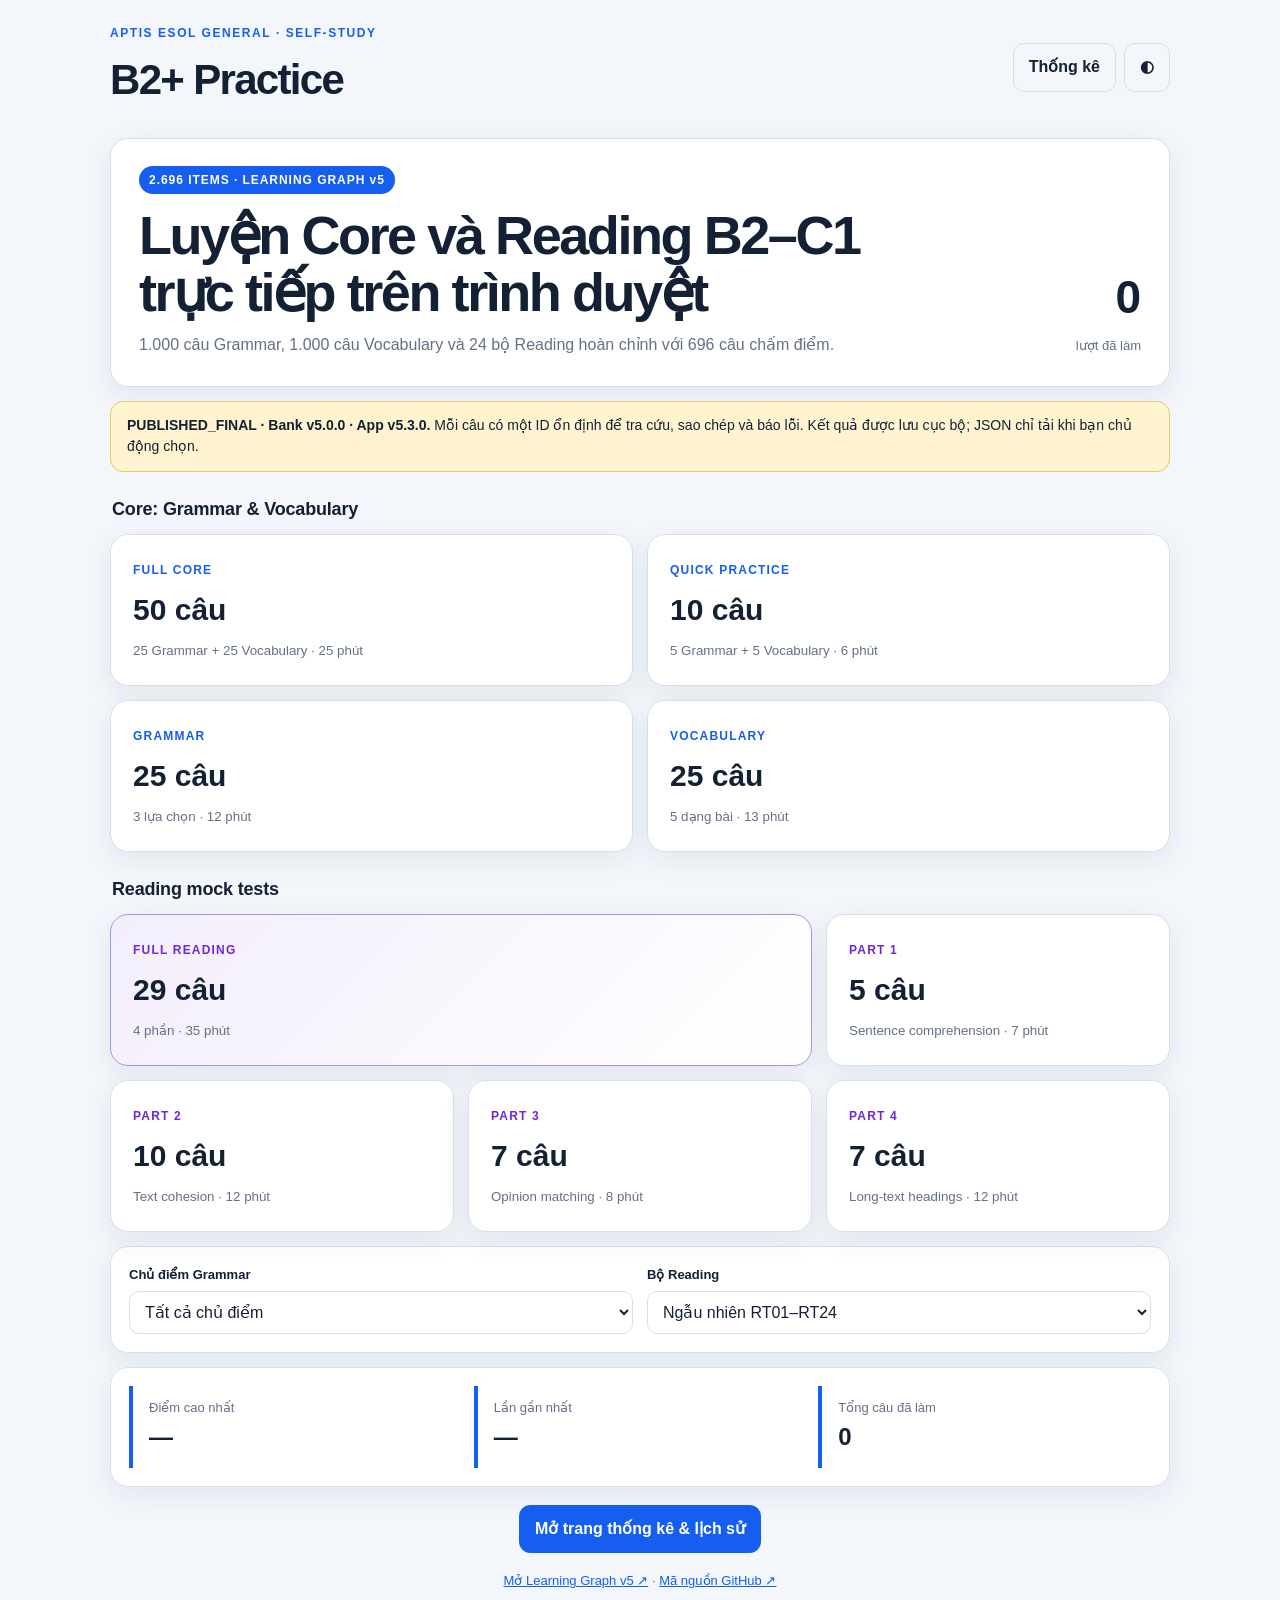
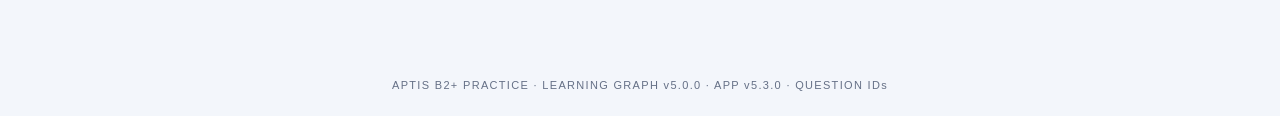
==== aptis/index.html @ 28f7912b "chore: migrate Aptis v5.3 to ForLanguage" ====
<!doctype html>
<html lang="vi">
<head>
  <meta charset="utf-8">
  <meta name="viewport" content="width=device-width,initial-scale=1,viewport-fit=cover">
  <meta name="theme-color" content="#0f172a">
  <meta name="description" content="Aptis B2+ self-study practice with 1,000 grammar questions, 1,000 vocabulary questions and 24 full Reading mock tests.">
  <title>Aptis B2+ Practice</title>
  <link rel="stylesheet" href="styles.css?v=5">
  <link rel="stylesheet" href="history-v5.css?v=2">
  <link rel="stylesheet" href="question-id-v53.css?v=1">
</head>
<body>
<header class="topbar">
  <div>
    <p class="eyebrow">APTIS ESOL GENERAL · SELF-STUDY</p>
    <h1>B2+ Practice</h1>
  </div>
  <div class="top-actions">
    <button class="ghost" id="statsBtn" type="button">Thống kê</button>
    <button class="ghost" id="themeBtn" type="button" aria-label="Đổi giao diện">◐</button>
  </div>
</header>

<main class="shell">
  <section id="homeView">
    <div class="hero card">
      <div>
        <span class="pill"><span id="bankTotal">2.696</span> ITEMS · LEARNING GRAPH v5</span>
        <h2>Luyện Core và Reading B2–C1 trực tiếp trên trình duyệt</h2>
        <p><span id="bankGrammar">1.000</span> câu Grammar, <span id="bankVocabulary">1.000</span> câu Vocabulary và <span id="bankReadingTests">24</span> bộ Reading hoàn chỉnh với <span id="bankReading">696</span> câu chấm điểm.</p>
      </div>
      <div class="hero-stat"><strong id="attemptCount">0</strong><span>lượt đã làm</span></div>
    </div>

    <div class="warning">
      <b>PUBLISHED_FINAL · Bank v5.0.0 · App v5.3.0.</b> Mỗi câu có một ID ổn định để tra cứu, sao chép và báo lỗi. Kết quả được lưu cục bộ; JSON chỉ tải khi bạn chủ động chọn.
    </div>

    <h2 class="section-label">Core: Grammar &amp; Vocabulary</h2>
    <section class="mode-grid" aria-label="Chọn bài Core">
      <button class="mode card" data-mode="core50"><span>FULL CORE</span><strong>50 câu</strong><small>25 Grammar + 25 Vocabulary · 25 phút</small></button>
      <button class="mode card" data-mode="mini10"><span>QUICK PRACTICE</span><strong>10 câu</strong><small>5 Grammar + 5 Vocabulary · 6 phút</small></button>
      <button class="mode card" data-mode="grammar25"><span>GRAMMAR</span><strong>25 câu</strong><small>3 lựa chọn · 12 phút</small></button>
      <button class="mode card" data-mode="vocab25"><span>VOCABULARY</span><strong>25 câu</strong><small>5 dạng bài · 13 phút</small></button>
    </section>

    <h2 class="section-label">Reading mock tests</h2>
    <section class="mode-grid reading-modes" aria-label="Chọn bài Reading">
      <button class="mode card featured" data-mode="reading29"><span>FULL READING</span><strong>29 câu</strong><small>4 phần · 35 phút</small></button>
      <button class="mode card" data-mode="readingP1"><span>PART 1</span><strong>5 câu</strong><small>Sentence comprehension · 7 phút</small></button>
      <button class="mode card" data-mode="readingP2"><span>PART 2</span><strong>10 câu</strong><small>Text cohesion · 12 phút</small></button>
      <button class="mode card" data-mode="readingP3"><span>PART 3</span><strong>7 câu</strong><small>Opinion matching · 8 phút</small></button>
      <button class="mode card" data-mode="readingP4"><span>PART 4</span><strong>7 câu</strong><small>Long-text headings · 12 phút</small></button>
    </section>

    <section class="card filters">
      <div>
        <label for="topicSelect">Chủ điểm Grammar</label>
        <select id="topicSelect"><option value="all">Tất cả chủ điểm</option></select>
      </div>
      <div>
        <label for="readingTestSelect">Bộ Reading</label>
        <select id="readingTestSelect"><option value="random">Ngẫu nhiên RT01–RT24</option></select>
      </div>
    </section>

    <section class="card stats">
      <div><span>Điểm cao nhất</span><strong id="bestScore">—</strong></div>
      <div><span>Lần gần nhất</span><strong id="lastScore">—</strong></div>
      <div><span>Tổng câu đã làm</span><strong id="answeredTotal">0</strong></div>
    </section>

    <div class="home-actions">
      <button class="primary" type="button" onclick="document.getElementById('statsBtn').click()">Mở trang thống kê &amp; lịch sử</button>
    </div>

    <p class="source-links">
      <a href="https://docs.google.com/spreadsheets/d/1Bjrp_IgqbhYdQmxF3Augs8rkHn-c4tZed-jFVqObNLI/edit?usp=drivesdk" target="_blank" rel="noopener">Mở Learning Graph v5 ↗</a>
      <span>·</span>
      <a href="https://github.com/forlanguage/forlanguage.github.io/tree/main/aptis" target="_blank" rel="noopener">Mã nguồn GitHub ↗</a>
    </p>
  </section>

  <section id="quizView" hidden>
    <div class="quiz-head card">
      <button id="exitBtn" class="ghost" type="button">← Thoát</button>
      <div class="progress-wrap">
        <div class="progress-label"><span id="progressText">0/0</span><span id="timer">00:00</span></div>
        <div class="progress"><i id="progressBar"></i></div>
      </div>
      <button id="submitBtn" class="primary small" type="button">Nộp bài</button>
    </div>
    <div id="blockHost"></div>
    <div class="nav-row">
      <button id="prevBtn" class="secondary" type="button">← Trước</button>
      <button id="nextBtn" class="primary" type="button">Tiếp →</button>
    </div>
  </section>

  <section id="resultView" hidden>
    <div class="result-hero card">
      <p class="eyebrow">KẾT QUẢ</p>
      <strong id="resultScore">0/0</strong>
      <h2 id="resultPercent">0%</h2>
      <p id="resultMessage"></p>
    </div>
    <div class="result-grid">
      <div class="card"><span>Grammar</span><strong id="grammarScore">—</strong></div>
      <div class="card"><span>Vocabulary</span><strong id="vocabScore">—</strong></div>
      <div class="card"><span>Reading</span><strong id="readingScore">—</strong></div>
      <div class="card"><span>Chưa trả lời</span><strong id="blankScore">0</strong></div>
    </div>
    <div class="result-actions">
      <button class="primary" id="reviewAllBtn" type="button">Xem toàn bộ bài</button>
      <button class="secondary" id="reviewBtn" type="button">Chỉ xem câu sai</button>
      <button class="secondary" id="retryCurrentBtn" type="button">Làm lại bài này</button>
      <button class="secondary" id="downloadResultBtn" type="button">Tải kết quả JSON</button>
      <button class="secondary" id="restartBtn" type="button">Chọn bài khác</button>
    </div>
    <p id="reviewSummary" class="review-summary" aria-live="polite"></p>
    <section id="reviewHost"></section>
  </section>

  <section id="statsView" hidden>
    <div class="stats-header card">
      <div>
        <p class="eyebrow">THỐNG KÊ &amp; LỊCH SỬ</p>
        <h2>Ngân hàng và tiến độ làm bài</h2>
        <p id="overallSummary">Chưa có dữ liệu lịch sử trên thiết bị này.</p>
        <p id="sessionLabel" class="muted"></p>
      </div>
      <button id="backHomeBtn" class="secondary" type="button">← Về trang luyện</button>
    </div>

    <h2 class="section-label">Quy mô ngân hàng</h2>
    <div id="bankStatsGrid" class="metric-grid"></div>

    <h2 class="section-label">Phiên học hiện tại</h2>
    <div id="sessionStatsGrid" class="metric-grid session-grid"></div>
    <div class="session-retry">
      <button id="retrySessionWrongBtn" class="primary" type="button">Không còn câu sai trong phiên</button>
    </div>

    <section class="stats-actions card">
      <div>
        <h3>Xuất và quản lý dữ liệu</h3>
        <p>Kết quả được lưu trong localStorage của trình duyệt. File JSON không được gửi lên máy chủ.</p>
      </div>
      <div class="button-cluster">
        <button id="exportSessionBtn" class="primary" type="button">Export phiên hiện tại</button>
        <button id="exportAllBtn" class="secondary" type="button">Export toàn bộ lịch sử</button>
        <button id="clearCacheBtn" class="secondary" type="button">Xóa browser cache</button>
        <button id="clearAllBtn" class="danger" type="button">Xóa cache &amp; lịch sử</button>
      </div>
    </section>

    <h2 class="section-label">Số bài theo chế độ</h2>
    <div class="table-card card">
      <div class="table-scroll"><table><thead><tr><th>Chế độ</th><th>Số bài</th><th>Điểm TB</th><th>Số câu</th></tr></thead><tbody id="modeStatsBody"></tbody></table></div>
    </div>

    <h2 class="section-label">Tiến độ 24 bộ Reading</h2>
    <div class="coverage-card card">
      <div class="progress-label"><span id="readingCoverageText">Đã hoàn thành 0/24 bộ Full Reading</span></div>
      <div class="progress"><i id="readingCoverageBar"></i></div>
    </div>
    <div class="table-card card">
      <div class="table-scroll"><table><thead><tr><th>Test</th><th>Level</th><th>Số lượt</th><th>Tốt nhất</th><th>Lần gần nhất</th></tr></thead><tbody id="readingStatsBody"></tbody></table></div>
    </div>

    <h2 class="section-label">Lịch sử gần nhất</h2>
    <div class="table-card card">
      <div class="table-scroll"><table><thead><tr><th>Thời gian</th><th>Bài</th><th>Reading test</th><th>Kết quả</th><th>Thao tác</th></tr></thead><tbody id="historyBody"></tbody></table></div>
    </div>
  </section>
</main>

<footer>APTIS B2+ PRACTICE · LEARNING GRAPH v5.0.0 · APP v5.3.0 · QUESTION IDs</footer>
<script src="runtime-v5.js?v=3"></script>
<script src="question-id-v53.js?v=1"></script>
</body>
</html>
---- aptis/styles.css ----
*{box-sizing:border-box}html{color-scheme:light}html.dark{color-scheme:dark}
:root{--bg:#f3f6fb;--card:#fff;--text:#142033;--muted:#657086;--line:#d8dfeb;--brand:#155eef;--brand2:#0f3fac;--ok:#14804a;--bad:#c93434;--warn:#fff4cf;--reading:#6d28d9;--shadow:0 8px 28px rgba(23,63,95,.08)}
html.dark{--bg:#0b1220;--card:#121c2d;--text:#eaf0fa;--muted:#9aa8bd;--line:#293650;--brand:#6ea2ff;--brand2:#4f7dd3;--warn:#3b3219;--reading:#a78bfa;--shadow:0 8px 28px rgba(0,0,0,.25)}
body{margin:0;background:var(--bg);color:var(--text);font-family:-apple-system,BlinkMacSystemFont,"Segoe UI",Roboto,Arial,sans-serif;line-height:1.55}
button,select{font:inherit}.topbar{max-width:1100px;margin:auto;padding:24px 20px 8px;display:flex;justify-content:space-between;align-items:center}
.topbar h1{margin:0;font-size:clamp(26px,4vw,42px);letter-spacing:-.04em}.eyebrow{margin:0 0 4px;color:var(--brand);font-weight:800;letter-spacing:.13em;font-size:12px}
.shell{max-width:1100px;margin:auto;padding:18px 20px 50px}.card{background:var(--card);border:1px solid var(--line);border-radius:18px;box-shadow:var(--shadow)}
.hero{padding:28px;display:flex;gap:24px;justify-content:space-between;align-items:end}.hero h2{font-size:clamp(27px,5vw,54px);line-height:1.05;letter-spacing:-.045em;margin:16px 0 12px;max-width:800px}.hero p{color:var(--muted);max-width:720px;margin:0}
.pill{background:var(--brand);color:white;padding:7px 10px;border-radius:99px;font-weight:800;font-size:12px;letter-spacing:.08em}.hero-stat{text-align:right;min-width:120px}.hero-stat strong{display:block;font-size:46px}.hero-stat span{color:var(--muted);font-size:13px}
.warning{margin:14px 0;padding:13px 16px;border-radius:13px;background:var(--warn);border:1px solid #e5c867;font-size:14px}.section-label{font-size:18px;margin:24px 2px 10px;letter-spacing:-.01em}
.mode-grid{display:grid;grid-template-columns:repeat(2,1fr);gap:14px}.reading-modes{grid-template-columns:repeat(3,1fr)}.mode{padding:22px;text-align:left;color:inherit;cursor:pointer;transition:.18s transform,.18s border-color}.mode:hover{transform:translateY(-2px);border-color:var(--brand)}.mode span{color:var(--brand);font-size:12px;font-weight:800;letter-spacing:.1em}.reading-modes .mode span{color:var(--reading)}.mode.featured{grid-column:span 2;border-color:color-mix(in srgb,var(--reading) 42%,var(--line));background:linear-gradient(135deg,color-mix(in srgb,var(--reading) 8%,var(--card)),var(--card))}.mode strong{display:block;font-size:30px;margin:5px 0}.mode small{color:var(--muted)}
.filters{margin-top:14px;padding:18px;display:grid;grid-template-columns:1fr 1fr;gap:14px}.filters label{display:block;font-size:13px;font-weight:700;margin-bottom:6px}.filters select{width:100%;padding:11px;border:1px solid var(--line);border-radius:10px;background:var(--card);color:var(--text)}
.stats{margin-top:14px;padding:18px;display:grid;grid-template-columns:repeat(3,1fr);gap:12px}.stats div,.result-grid .card{padding:12px 16px;border-left:4px solid var(--brand)}.stats span,.result-grid span{display:block;color:var(--muted);font-size:13px}.stats strong,.result-grid strong{font-size:24px}
.source-links{text-align:center;color:var(--muted);font-size:13px}.source-links a{color:var(--brand)}
.ghost,.primary,.secondary{border-radius:11px;padding:11px 15px;border:1px solid var(--line);cursor:pointer;font-weight:750}.ghost{background:transparent;color:var(--text)}.primary{background:var(--brand);color:white;border-color:var(--brand)}.primary:hover{background:var(--brand2)}.secondary{background:var(--card);color:var(--text)}.small{padding:9px 13px}
.quiz-head{position:sticky;top:8px;z-index:20;padding:12px;display:grid;grid-template-columns:auto 1fr auto;align-items:center;gap:15px}.progress-label{display:flex;justify-content:space-between;font-weight:800;font-size:13px}.progress{height:8px;background:var(--line);border-radius:99px;overflow:hidden;margin-top:6px}.progress i{display:block;height:100%;width:0;background:var(--brand);transition:.2s}
.question-card{padding:24px;margin:16px 0}.question-card h2{font-size:21px;margin:0 0 18px}.question-card h3{line-height:1.35}.question-meta{display:flex;gap:8px;flex-wrap:wrap;margin-bottom:11px}.tag{font-size:12px;border:1px solid var(--line);border-radius:99px;padding:4px 8px;color:var(--muted)}
.options{display:grid;gap:10px}.options.compact{grid-template-columns:repeat(3,1fr)}.option{display:flex;gap:11px;align-items:flex-start;border:1px solid var(--line);padding:13px;border-radius:12px;cursor:pointer}.option:has(input:checked){border-color:var(--brand);background:color-mix(in srgb,var(--brand) 8%,transparent)}.option input{margin-top:4px;transform:scale(1.15)}
.bank,.heading-bank{display:flex;gap:7px;flex-wrap:wrap;padding:12px;background:color-mix(in srgb,var(--brand) 6%,transparent);border:1px solid var(--line);border-radius:12px;margin-bottom:16px}.bank span,.heading-bank span{background:var(--card);border:1px solid var(--line);border-radius:8px;padding:6px 9px;font-size:13px}
.match-row{display:grid;grid-template-columns:34px 1fr minmax(180px,310px);gap:10px;align-items:center;padding:11px 0;border-bottom:1px solid var(--line)}.match-row:last-child{border-bottom:0}.reading-select,.match-row select{width:100%;padding:10px;border-radius:9px;border:1px solid var(--line);background:var(--card);color:var(--text)}
.reading-passage{white-space:normal;padding:18px;border:1px solid var(--line);border-radius:14px;background:color-mix(in srgb,var(--reading) 5%,var(--card));margin:12px 0 18px;font-size:16px}.reading-passage.intro p{margin-bottom:0}.reading-question-list{display:grid;gap:14px}.reading-item{border-top:1px solid var(--line);padding-top:14px}.reading-item:first-child{border-top:0}.reading-item h3{font-size:16px;margin:0 0 10px}
.fixed-sentence{padding:14px;border-left:4px solid var(--reading);background:color-mix(in srgb,var(--reading) 7%,var(--card));border-radius:8px;margin-bottom:12px}.sentence-bank{display:grid;gap:8px;margin:14px 0 16px}.sentence-bank div{display:grid;grid-template-columns:28px 1fr;gap:9px;border:1px solid var(--line);border-radius:10px;padding:10px}.sentence-bank b{color:var(--reading)}
.opinion-grid{display:grid;grid-template-columns:repeat(2,1fr);gap:12px;margin-bottom:18px}.opinion-grid section{border:1px solid var(--line);border-radius:13px;padding:15px;background:color-mix(in srgb,var(--reading) 4%,var(--card))}.opinion-grid h3{font-size:15px;color:var(--reading);margin:0 0 7px}.opinion-grid p{margin:0;color:var(--text)}
.heading-bank{background:color-mix(in srgb,var(--reading) 6%,transparent)}.paragraph-list{display:grid;gap:14px}.reading-paragraph{border:1px solid var(--line);border-radius:14px;padding:17px}.paragraph-head{display:grid;grid-template-columns:1fr minmax(220px,360px);gap:14px;align-items:center}.paragraph-head h3{margin:0}.reading-paragraph p{margin:12px 0 0}.reading-match{align-items:start}
.nav-row{display:flex;justify-content:space-between;gap:12px}.nav-row button{min-width:120px}
.result-hero{text-align:center;padding:36px}.result-hero>strong{font-size:22px}.result-hero h2{font-size:72px;line-height:1;margin:8px}.result-hero p:last-child{color:var(--muted)}
.result-grid{display:grid;grid-template-columns:repeat(4,1fr);gap:12px;margin:14px 0}.result-actions{display:flex;justify-content:center;gap:12px;margin:20px 0}
.review-card{padding:18px;margin:12px 0;border-left:5px solid var(--bad)}.review-card.correct-review{border-left-color:var(--ok)}.review-card h3{margin:0 0 8px;font-size:17px}.review-card p{margin:5px 0}.review-card .explain{color:var(--muted)}
footer{text-align:center;color:var(--muted);font-size:11px;letter-spacing:.12em;padding:22px}[hidden]{display:none!important}
@media(max-width:850px){.reading-modes{grid-template-columns:repeat(2,1fr)}.result-grid{grid-template-columns:repeat(2,1fr)}.options.compact{grid-template-columns:1fr}.paragraph-head{grid-template-columns:1fr}}
@media(max-width:680px){.shell{padding:12px 12px 38px}.topbar{padding:18px 12px 4px}.hero{padding:20px;display:block}.hero-stat{text-align:left;margin-top:20px}.mode-grid,.reading-modes{grid-template-columns:1fr}.mode.featured{grid-column:auto}.filters{grid-template-columns:1fr}.stats,.result-grid{grid-template-columns:1fr}.quiz-head{grid-template-columns:auto 1fr}.quiz-head #submitBtn{grid-column:1/3}.match-row{grid-template-columns:28px 1fr}.match-row select{grid-column:2}.opinion-grid{grid-template-columns:1fr}.result-hero h2{font-size:58px}.result-actions{flex-direction:column}.question-card{padding:17px}}
---- aptis/history-v5.css ----
.top-actions{display:flex;align-items:center;gap:8px}.home-actions{display:flex;justify-content:center;margin:18px 0}.stats-header{padding:24px;display:flex;align-items:flex-start;justify-content:space-between;gap:18px}.stats-header h2{margin:3px 0 8px;font-size:clamp(24px,4vw,38px)}.stats-header p{margin:4px 0}.muted{color:var(--muted)}
.metric-grid{display:grid;grid-template-columns:repeat(3,1fr);gap:12px}.session-grid{grid-template-columns:repeat(4,1fr)}.metric-card{padding:18px;border-left:4px solid var(--brand)}.metric-card span{display:block;color:var(--muted);font-size:13px}.metric-card strong{display:block;font-size:28px;margin-top:3px}
.stats-actions{padding:20px;display:flex;align-items:center;justify-content:space-between;gap:18px;margin:14px 0}.stats-actions h3,.stats-actions p{margin:0}.stats-actions p{color:var(--muted);font-size:13px;margin-top:4px}.button-cluster{display:flex;justify-content:flex-end;flex-wrap:wrap;gap:9px}.danger{border-radius:11px;padding:11px 15px;border:1px solid #b42318;background:#b42318;color:#fff;cursor:pointer;font-weight:750}.danger:hover{filter:brightness(.92)}
.table-card{margin:12px 0;overflow:hidden}.table-scroll{overflow:auto}table{width:100%;border-collapse:collapse;min-width:720px}th,td{padding:12px 14px;text-align:left;border-bottom:1px solid var(--line);white-space:nowrap}th{font-size:12px;letter-spacing:.05em;text-transform:uppercase;color:var(--muted);background:color-mix(in srgb,var(--brand) 5%,var(--card))}tbody tr:last-child td{border-bottom:0}.empty-cell{text-align:center;color:var(--muted);padding:24px}.tiny{padding:5px 9px;font-size:12px}.coverage-card{padding:17px;margin-bottom:12px}.coverage-card .progress{margin-top:9px}
.row-actions{display:flex;align-items:center;gap:6px}.row-actions button:disabled,#retrySessionWrongBtn:disabled{opacity:.48;cursor:not-allowed}.session-retry{display:flex;justify-content:flex-end;margin:12px 0 18px}
.review-summary{min-height:24px;margin:14px 2px;color:var(--muted);font-weight:650}.review-card{position:relative}.review-card.review-correct{border-left:4px solid #16803c}.review-card.review-wrong{border-left:4px solid #b42318}.review-card .review-status{font-weight:800}.review-card.review-correct .review-status{color:#16803c}.review-card.review-wrong .review-status{color:#b42318}.result-actions [aria-pressed="true"]{box-shadow:0 0 0 3px color-mix(in srgb,var(--brand) 22%,transparent)}
@media(max-width:850px){.metric-grid,.session-grid{grid-template-columns:repeat(2,1fr)}.stats-actions{align-items:flex-start;flex-direction:column}.button-cluster{justify-content:flex-start}.stats-header{flex-direction:column}.session-retry{justify-content:flex-start}}
@media(max-width:520px){.metric-grid,.session-grid{grid-template-columns:1fr}.top-actions{gap:4px}.top-actions .ghost{padding:8px 10px}.button-cluster{width:100%;flex-direction:column}.button-cluster button,.session-retry button{width:100%}.row-actions{align-items:stretch;flex-direction:column}.row-actions button{width:100%}}
---- aptis/question-id-v53.css ----
.qid-wrap{display:inline-flex;align-items:center;gap:6px;flex-wrap:wrap;margin-left:auto}.qid-wrap.compact{margin-left:8px}.qid-badge{display:inline-flex;align-items:center;padding:4px 8px;border-radius:8px;background:color-mix(in srgb,var(--brand) 12%,var(--card));border:1px solid color-mix(in srgb,var(--brand) 28%,var(--line));color:var(--brand);font-size:12px;font-weight:850;letter-spacing:.04em}.qid-copy,.qid-report{border:1px solid var(--line);background:var(--card);color:var(--text);border-radius:8px;padding:4px 8px;font-size:11px;font-weight:700;cursor:pointer}.qid-report{border-color:color-mix(in srgb,#b42318 45%,var(--line));color:#b42318}.qid-copy:hover,.qid-report:hover{transform:translateY(-1px);filter:brightness(.97)}.qid-report.copied{background:#16803c;color:#fff;border-color:#16803c}.match-row .qid-wrap{justify-self:end}.reading-item h3 .qid-wrap{vertical-align:middle}.review-card .qid-wrap{margin-left:0}.question-meta .qid-wrap{margin-left:auto}@media(max-width:640px){.qid-wrap{width:100%;margin-left:0;margin-top:6px}.qid-wrap.compact{width:auto;margin:6px 0 0}.match-row .qid-wrap{grid-column:1/-1;justify-self:start}.qid-copy,.qid-report{padding:6px 9px}}
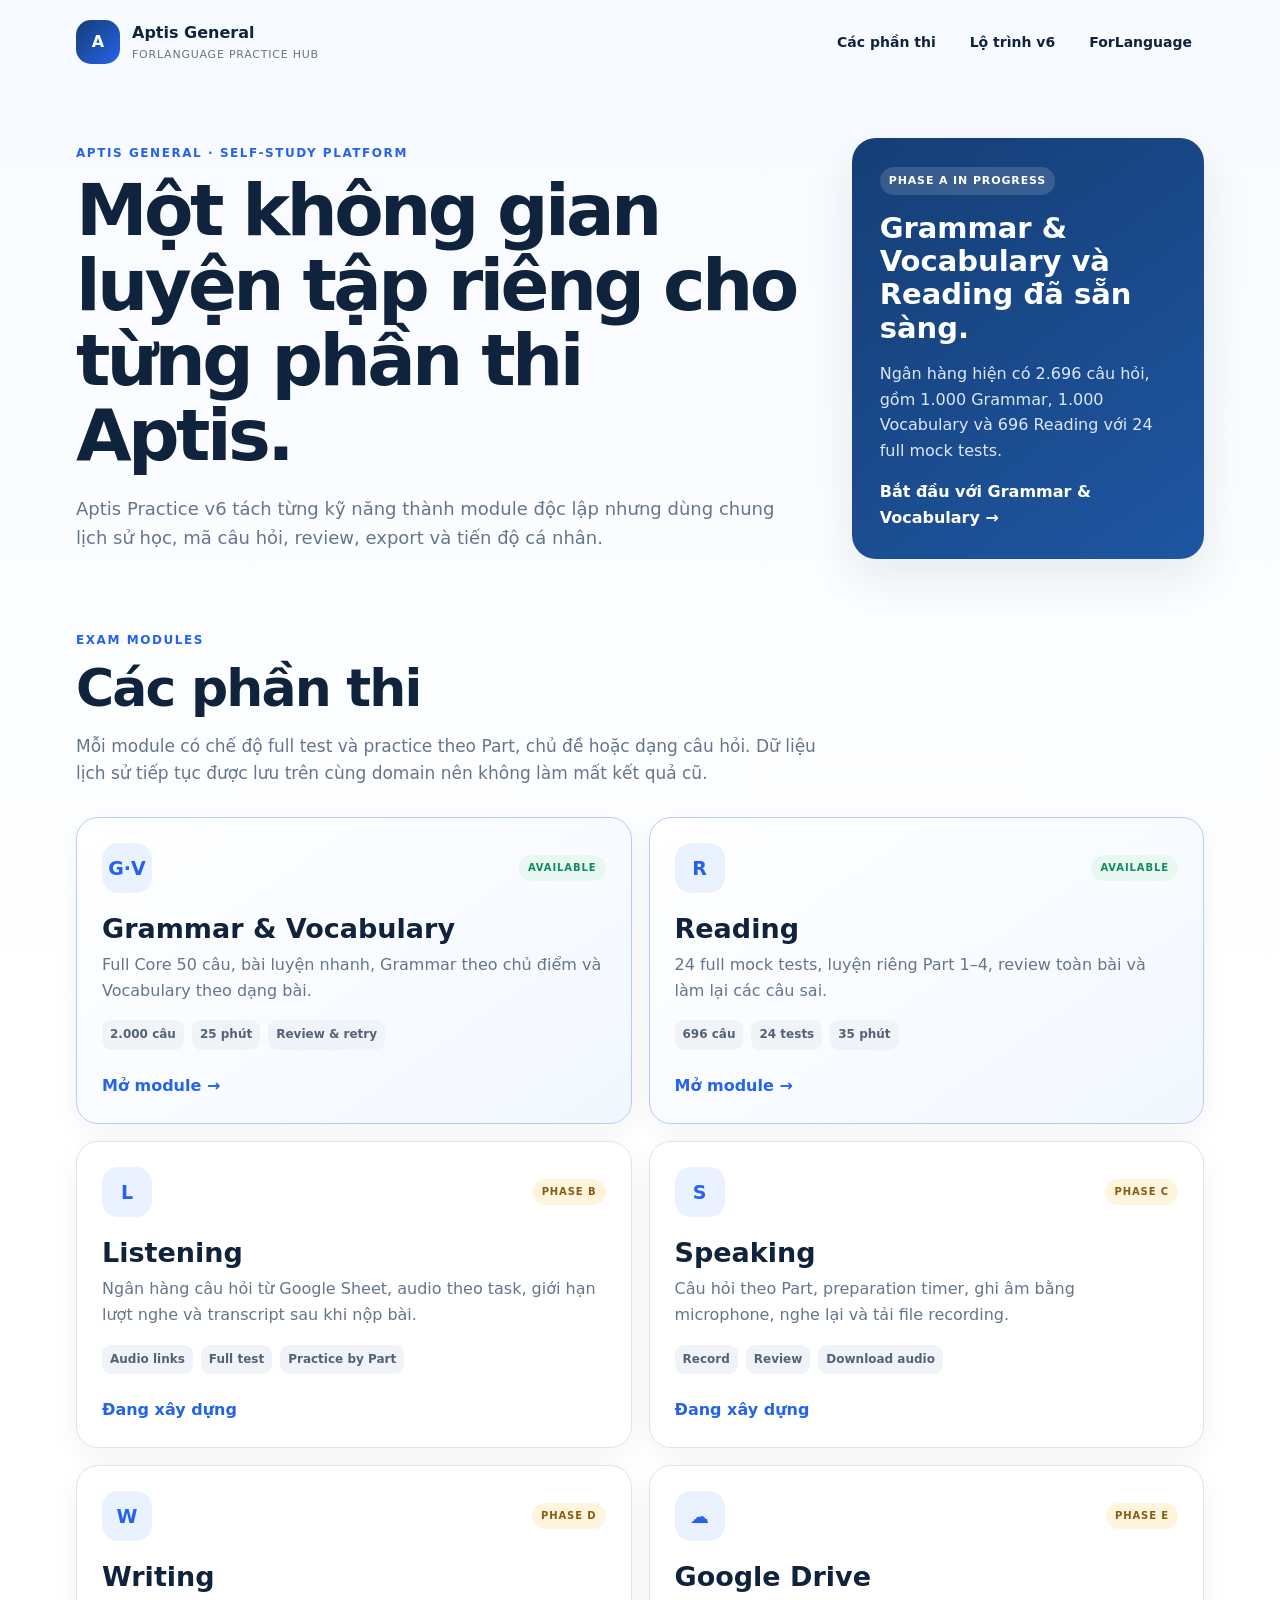
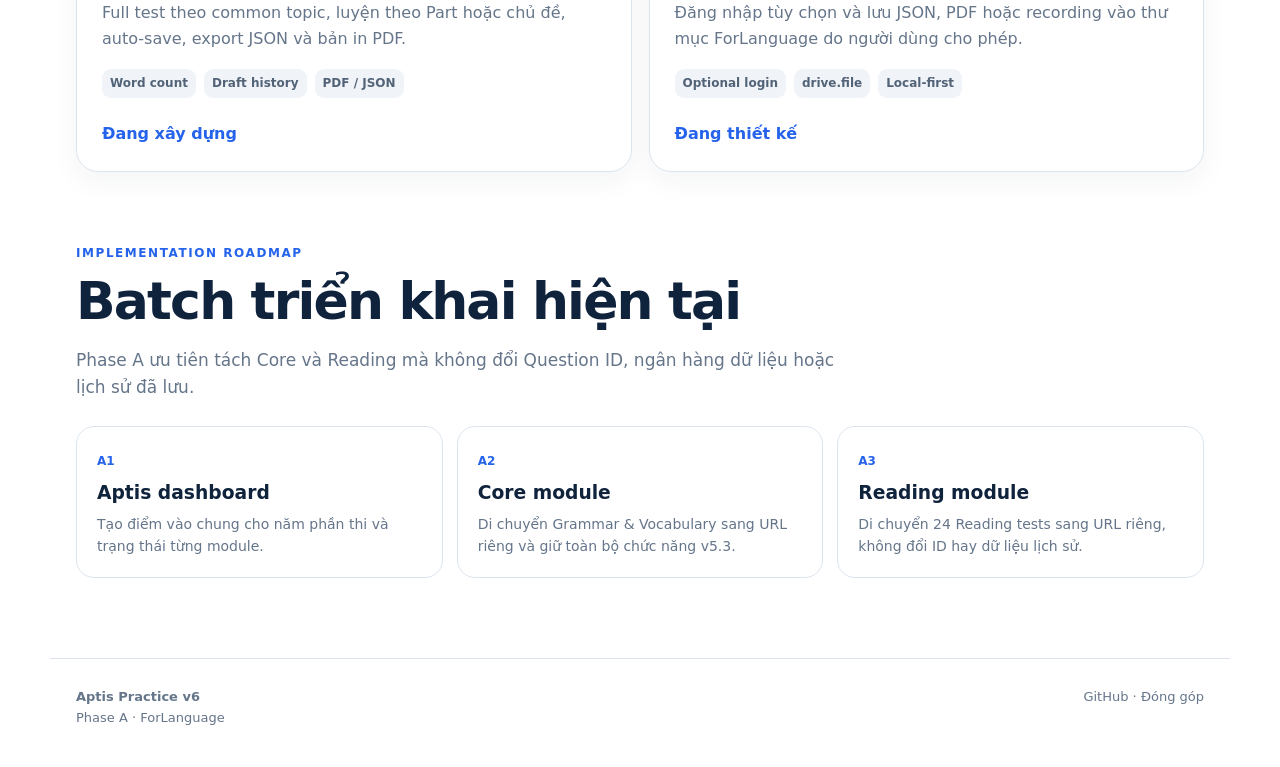
==== commit 3a3d3fab: "feat(aptis-v6): replace root with skill dashboard" ====
--- a/aptis/index.html
+++ b/aptis/index.html
@@ -2,182 +2,115 @@
 <html lang="vi">
 <head>
   <meta charset="utf-8">
-  <meta name="viewport" content="width=device-width,initial-scale=1,viewport-fit=cover">
-  <meta name="theme-color" content="#0f172a">
-  <meta name="description" content="Aptis B2+ self-study practice with 1,000 grammar questions, 1,000 vocabulary questions and 24 full Reading mock tests.">
-  <title>Aptis B2+ Practice</title>
-  <link rel="stylesheet" href="styles.css?v=5">
-  <link rel="stylesheet" href="history-v5.css?v=2">
-  <link rel="stylesheet" href="question-id-v53.css?v=1">
+  <meta name="viewport" content="width=device-width,initial-scale=1">
+  <meta name="theme-color" content="#153e75">
+  <meta name="description" content="Aptis General self-study dashboard for Grammar & Vocabulary, Reading, Listening, Speaking and Writing.">
+  <title>Aptis General · ForLanguage</title>
+  <link rel="stylesheet" href="dashboard-v6.css?v=1">
 </head>
 <body>
-<header class="topbar">
-  <div>
-    <p class="eyebrow">APTIS ESOL GENERAL · SELF-STUDY</p>
-    <h1>B2+ Practice</h1>
-  </div>
-  <div class="top-actions">
-    <button class="ghost" id="statsBtn" type="button">Thống kê</button>
-    <button class="ghost" id="themeBtn" type="button" aria-label="Đổi giao diện">◐</button>
-  </div>
-</header>
+  <header class="aptis-nav">
+    <a class="aptis-brand" href="/">
+      <span class="aptis-brand-mark">A</span>
+      <span><strong>Aptis General</strong><small>ForLanguage practice hub</small></span>
+    </a>
+    <nav class="aptis-nav-links" aria-label="Điều hướng Aptis">
+      <a href="#modules">Các phần thi</a>
+      <a href="#roadmap">Lộ trình v6</a>
+      <a class="primary-link" href="/">ForLanguage</a>
+    </nav>
+  </header>
 
-<main class="shell">
-  <section id="homeView">
-    <div class="hero card">
+  <main class="dashboard">
+    <section class="dashboard-hero">
       <div>
-        <span class="pill"><span id="bankTotal">2.696</span> ITEMS · LEARNING GRAPH v5</span>
-        <h2>Luyện Core và Reading B2–C1 trực tiếp trên trình duyệt</h2>
-        <p><span id="bankGrammar">1.000</span> câu Grammar, <span id="bankVocabulary">1.000</span> câu Vocabulary và <span id="bankReadingTests">24</span> bộ Reading hoàn chỉnh với <span id="bankReading">696</span> câu chấm điểm.</p>
+        <p class="eyebrow">APTIS GENERAL · SELF-STUDY PLATFORM</p>
+        <h1>Một không gian luyện tập riêng cho từng phần thi Aptis.</h1>
+        <p class="lead">Aptis Practice v6 tách từng kỹ năng thành module độc lập nhưng dùng chung lịch sử học, mã câu hỏi, review, export và tiến độ cá nhân.</p>
       </div>
-      <div class="hero-stat"><strong id="attemptCount">0</strong><span>lượt đã làm</span></div>
-    </div>
-
-    <div class="warning">
-      <b>PUBLISHED_FINAL · Bank v5.0.0 · App v5.3.0.</b> Mỗi câu có một ID ổn định để tra cứu, sao chép và báo lỗi. Kết quả được lưu cục bộ; JSON chỉ tải khi bạn chủ động chọn.
-    </div>
-
-    <h2 class="section-label">Core: Grammar &amp; Vocabulary</h2>
-    <section class="mode-grid" aria-label="Chọn bài Core">
-      <button class="mode card" data-mode="core50"><span>FULL CORE</span><strong>50 câu</strong><small>25 Grammar + 25 Vocabulary · 25 phút</small></button>
-      <button class="mode card" data-mode="mini10"><span>QUICK PRACTICE</span><strong>10 câu</strong><small>5 Grammar + 5 Vocabulary · 6 phút</small></button>
-      <button class="mode card" data-mode="grammar25"><span>GRAMMAR</span><strong>25 câu</strong><small>3 lựa chọn · 12 phút</small></button>
-      <button class="mode card" data-mode="vocab25"><span>VOCABULARY</span><strong>25 câu</strong><small>5 dạng bài · 13 phút</small></button>
+      <aside class="hero-panel">
+        <span>PHASE A IN PROGRESS</span>
+        <h2>Grammar & Vocabulary và Reading đã sẵn sàng.</h2>
+        <p>Ngân hàng hiện có 2.696 câu hỏi, gồm 1.000 Grammar, 1.000 Vocabulary và 696 Reading với 24 full mock tests.</p>
+        <a href="/aptis/core/">Bắt đầu với Grammar & Vocabulary →</a>
+      </aside>
     </section>
 
-    <h2 class="section-label">Reading mock tests</h2>
-    <section class="mode-grid reading-modes" aria-label="Chọn bài Reading">
-      <button class="mode card featured" data-mode="reading29"><span>FULL READING</span><strong>29 câu</strong><small>4 phần · 35 phút</small></button>
-      <button class="mode card" data-mode="readingP1"><span>PART 1</span><strong>5 câu</strong><small>Sentence comprehension · 7 phút</small></button>
-      <button class="mode card" data-mode="readingP2"><span>PART 2</span><strong>10 câu</strong><small>Text cohesion · 12 phút</small></button>
-      <button class="mode card" data-mode="readingP3"><span>PART 3</span><strong>7 câu</strong><small>Opinion matching · 8 phút</small></button>
-      <button class="mode card" data-mode="readingP4"><span>PART 4</span><strong>7 câu</strong><small>Long-text headings · 12 phút</small></button>
-    </section>
+    <section class="section" id="modules">
+      <div class="section-heading">
+        <p class="eyebrow">EXAM MODULES</p>
+        <h2>Các phần thi</h2>
+        <p>Mỗi module có chế độ full test và practice theo Part, chủ đề hoặc dạng câu hỏi. Dữ liệu lịch sử tiếp tục được lưu trên cùng domain nên không làm mất kết quả cũ.</p>
+      </div>
 
-    <section class="card filters">
-      <div>
-        <label for="topicSelect">Chủ điểm Grammar</label>
-        <select id="topicSelect"><option value="all">Tất cả chủ điểm</option></select>
-      </div>
-      <div>
-        <label for="readingTestSelect">Bộ Reading</label>
-        <select id="readingTestSelect"><option value="random">Ngẫu nhiên RT01–RT24</option></select>
+      <div class="module-grid">
+        <a class="module-card live" href="/aptis/core/">
+          <div class="module-top"><span class="module-icon">G·V</span><span class="status live">Available</span></div>
+          <h3>Grammar & Vocabulary</h3>
+          <p>Full Core 50 câu, bài luyện nhanh, Grammar theo chủ điểm và Vocabulary theo dạng bài.</p>
+          <div class="module-meta"><span>2.000 câu</span><span>25 phút</span><span>Review & retry</span></div>
+          <span class="module-action">Mở module →</span>
+        </a>
+
+        <a class="module-card live" href="/aptis/reading/">
+          <div class="module-top"><span class="module-icon">R</span><span class="status live">Available</span></div>
+          <h3>Reading</h3>
+          <p>24 full mock tests, luyện riêng Part 1–4, review toàn bài và làm lại các câu sai.</p>
+          <div class="module-meta"><span>696 câu</span><span>24 tests</span><span>35 phút</span></div>
+          <span class="module-action">Mở module →</span>
+        </a>
+
+        <article class="module-card">
+          <div class="module-top"><span class="module-icon">L</span><span class="status planned">Phase B</span></div>
+          <h3>Listening</h3>
+          <p>Ngân hàng câu hỏi từ Google Sheet, audio theo task, giới hạn lượt nghe và transcript sau khi nộp bài.</p>
+          <div class="module-meta"><span>Audio links</span><span>Full test</span><span>Practice by Part</span></div>
+          <span class="module-action">Đang xây dựng</span>
+        </article>
+
+        <article class="module-card">
+          <div class="module-top"><span class="module-icon">S</span><span class="status planned">Phase C</span></div>
+          <h3>Speaking</h3>
+          <p>Câu hỏi theo Part, preparation timer, ghi âm bằng microphone, nghe lại và tải file recording.</p>
+          <div class="module-meta"><span>Record</span><span>Review</span><span>Download audio</span></div>
+          <span class="module-action">Đang xây dựng</span>
+        </article>
+
+        <article class="module-card">
+          <div class="module-top"><span class="module-icon">W</span><span class="status planned">Phase D</span></div>
+          <h3>Writing</h3>
+          <p>Full test theo common topic, luyện theo Part hoặc chủ đề, auto-save, export JSON và bản in PDF.</p>
+          <div class="module-meta"><span>Word count</span><span>Draft history</span><span>PDF / JSON</span></div>
+          <span class="module-action">Đang xây dựng</span>
+        </article>
+
+        <article class="module-card">
+          <div class="module-top"><span class="module-icon">☁</span><span class="status planned">Phase E</span></div>
+          <h3>Google Drive</h3>
+          <p>Đăng nhập tùy chọn và lưu JSON, PDF hoặc recording vào thư mục ForLanguage do người dùng cho phép.</p>
+          <div class="module-meta"><span>Optional login</span><span>drive.file</span><span>Local-first</span></div>
+          <span class="module-action">Đang thiết kế</span>
+        </article>
       </div>
     </section>
 
-    <section class="card stats">
-      <div><span>Điểm cao nhất</span><strong id="bestScore">—</strong></div>
-      <div><span>Lần gần nhất</span><strong id="lastScore">—</strong></div>
-      <div><span>Tổng câu đã làm</span><strong id="answeredTotal">0</strong></div>
-    </section>
-
-    <div class="home-actions">
-      <button class="primary" type="button" onclick="document.getElementById('statsBtn').click()">Mở trang thống kê &amp; lịch sử</button>
-    </div>
-
-    <p class="source-links">
-      <a href="https://docs.google.com/spreadsheets/d/1Bjrp_IgqbhYdQmxF3Augs8rkHn-c4tZed-jFVqObNLI/edit?usp=drivesdk" target="_blank" rel="noopener">Mở Learning Graph v5 ↗</a>
-      <span>·</span>
-      <a href="https://github.com/forlanguage/forlanguage.github.io/tree/main/aptis" target="_blank" rel="noopener">Mã nguồn GitHub ↗</a>
-    </p>
-  </section>
-
-  <section id="quizView" hidden>
-    <div class="quiz-head card">
-      <button id="exitBtn" class="ghost" type="button">← Thoát</button>
-      <div class="progress-wrap">
-        <div class="progress-label"><span id="progressText">0/0</span><span id="timer">00:00</span></div>
-        <div class="progress"><i id="progressBar"></i></div>
+    <section class="section" id="roadmap">
+      <div class="section-heading">
+        <p class="eyebrow">IMPLEMENTATION ROADMAP</p>
+        <h2>Batch triển khai hiện tại</h2>
+        <p>Phase A ưu tiên tách Core và Reading mà không đổi Question ID, ngân hàng dữ liệu hoặc lịch sử đã lưu.</p>
       </div>
-      <button id="submitBtn" class="primary small" type="button">Nộp bài</button>
-    </div>
-    <div id="blockHost"></div>
-    <div class="nav-row">
-      <button id="prevBtn" class="secondary" type="button">← Trước</button>
-      <button id="nextBtn" class="primary" type="button">Tiếp →</button>
-    </div>
-  </section>
-
-  <section id="resultView" hidden>
-    <div class="result-hero card">
-      <p class="eyebrow">KẾT QUẢ</p>
-      <strong id="resultScore">0/0</strong>
-      <h2 id="resultPercent">0%</h2>
-      <p id="resultMessage"></p>
-    </div>
-    <div class="result-grid">
-      <div class="card"><span>Grammar</span><strong id="grammarScore">—</strong></div>
-      <div class="card"><span>Vocabulary</span><strong id="vocabScore">—</strong></div>
-      <div class="card"><span>Reading</span><strong id="readingScore">—</strong></div>
-      <div class="card"><span>Chưa trả lời</span><strong id="blankScore">0</strong></div>
-    </div>
-    <div class="result-actions">
-      <button class="primary" id="reviewAllBtn" type="button">Xem toàn bộ bài</button>
-      <button class="secondary" id="reviewBtn" type="button">Chỉ xem câu sai</button>
-      <button class="secondary" id="retryCurrentBtn" type="button">Làm lại bài này</button>
-      <button class="secondary" id="downloadResultBtn" type="button">Tải kết quả JSON</button>
-      <button class="secondary" id="restartBtn" type="button">Chọn bài khác</button>
-    </div>
-    <p id="reviewSummary" class="review-summary" aria-live="polite"></p>
-    <section id="reviewHost"></section>
-  </section>
-
-  <section id="statsView" hidden>
-    <div class="stats-header card">
-      <div>
-        <p class="eyebrow">THỐNG KÊ &amp; LỊCH SỬ</p>
-        <h2>Ngân hàng và tiến độ làm bài</h2>
-        <p id="overallSummary">Chưa có dữ liệu lịch sử trên thiết bị này.</p>
-        <p id="sessionLabel" class="muted"></p>
-      </div>
-      <button id="backHomeBtn" class="secondary" type="button">← Về trang luyện</button>
-    </div>
-
-    <h2 class="section-label">Quy mô ngân hàng</h2>
-    <div id="bankStatsGrid" class="metric-grid"></div>
-
-    <h2 class="section-label">Phiên học hiện tại</h2>
-    <div id="sessionStatsGrid" class="metric-grid session-grid"></div>
-    <div class="session-retry">
-      <button id="retrySessionWrongBtn" class="primary" type="button">Không còn câu sai trong phiên</button>
-    </div>
-
-    <section class="stats-actions card">
-      <div>
-        <h3>Xuất và quản lý dữ liệu</h3>
-        <p>Kết quả được lưu trong localStorage của trình duyệt. File JSON không được gửi lên máy chủ.</p>
-      </div>
-      <div class="button-cluster">
-        <button id="exportSessionBtn" class="primary" type="button">Export phiên hiện tại</button>
-        <button id="exportAllBtn" class="secondary" type="button">Export toàn bộ lịch sử</button>
-        <button id="clearCacheBtn" class="secondary" type="button">Xóa browser cache</button>
-        <button id="clearAllBtn" class="danger" type="button">Xóa cache &amp; lịch sử</button>
+      <div class="roadmap">
+        <article><strong>A1</strong><h3>Aptis dashboard</h3><p>Tạo điểm vào chung cho năm phần thi và trạng thái từng module.</p></article>
+        <article><strong>A2</strong><h3>Core module</h3><p>Di chuyển Grammar & Vocabulary sang URL riêng và giữ toàn bộ chức năng v5.3.</p></article>
+        <article><strong>A3</strong><h3>Reading module</h3><p>Di chuyển 24 Reading tests sang URL riêng, không đổi ID hay dữ liệu lịch sử.</p></article>
       </div>
     </section>
+  </main>
 
-    <h2 class="section-label">Số bài theo chế độ</h2>
-    <div class="table-card card">
-      <div class="table-scroll"><table><thead><tr><th>Chế độ</th><th>Số bài</th><th>Điểm TB</th><th>Số câu</th></tr></thead><tbody id="modeStatsBody"></tbody></table></div>
-    </div>
-
-    <h2 class="section-label">Tiến độ 24 bộ Reading</h2>
-    <div class="coverage-card card">
-      <div class="progress-label"><span id="readingCoverageText">Đã hoàn thành 0/24 bộ Full Reading</span></div>
-      <div class="progress"><i id="readingCoverageBar"></i></div>
-    </div>
-    <div class="table-card card">
-      <div class="table-scroll"><table><thead><tr><th>Test</th><th>Level</th><th>Số lượt</th><th>Tốt nhất</th><th>Lần gần nhất</th></tr></thead><tbody id="readingStatsBody"></tbody></table></div>
-    </div>
-
-    <h2 class="section-label">Lịch sử gần nhất</h2>
-    <div class="table-card card">
-      <div class="table-scroll"><table><thead><tr><th>Thời gian</th><th>Bài</th><th>Reading test</th><th>Kết quả</th><th>Thao tác</th></tr></thead><tbody id="historyBody"></tbody></table></div>
-    </div>
-  </section>
-</main>
-
-<footer>APTIS B2+ PRACTICE · LEARNING GRAPH v5.0.0 · APP v5.3.0 · QUESTION IDs</footer>
-<script src="runtime-v5.js?v=3"></script>
-<script src="question-id-v53.js?v=1"></script>
+  <footer class="dashboard-footer">
+    <div><strong>Aptis Practice v6</strong><br>Phase A · ForLanguage</div>
+    <div><a href="https://github.com/forlanguage/forlanguage.github.io">GitHub</a> · <a href="https://github.com/forlanguage/forlanguage.github.io/issues/new/choose">Đóng góp</a></div>
+  </footer>
 </body>
 </html>
--- a/aptis/dashboard-v6.css
+++ b/aptis/dashboard-v6.css
@@ -0,0 +1 @@
+:root{--ink:#10233d;--muted:#65758a;--line:#dce5ef;--card:#fff;--brand:#2563eb;--brand-dark:#153e75;--surface:#f5f8fc;--success:#0f8a63;--planned:#8a5b12;--shadow:0 18px 48px rgba(16,35,61,.09)}*{box-sizing:border-box}html{scroll-behavior:smooth}body{margin:0;font-family:Inter,ui-sans-serif,system-ui,-apple-system,BlinkMacSystemFont,"Segoe UI",sans-serif;color:var(--ink);background:linear-gradient(180deg,#f7faff,#fff 44%);line-height:1.6}a{color:inherit;text-decoration:none}.aptis-nav{max-width:1180px;margin:0 auto;padding:20px 26px;display:flex;align-items:center;justify-content:space-between;gap:20px}.aptis-brand{display:flex;align-items:center;gap:12px}.aptis-brand-mark{width:44px;height:44px;border-radius:15px;display:grid;place-items:center;background:linear-gradient(135deg,var(--brand-dark),var(--brand));color:#fff;font-weight:900}.aptis-brand strong,.aptis-brand small{display:block}.aptis-brand small{color:var(--muted);font-size:11px;letter-spacing:.07em;text-transform:uppercase}.aptis-nav-links{display:flex;gap:10px;align-items:center}.aptis-nav-links a{padding:9px 12px;border-radius:11px;font-weight:750;font-size:14px}.aptis-nav-links a:hover{background:#edf3ff;color:var(--brand)}.dashboard{max-width:1180px;margin:0 auto;padding:54px 26px 80px}.dashboard-hero{display:grid;grid-template-columns:minmax(0,1.35fr) minmax(280px,.65fr);gap:44px;align-items:center}.eyebrow{margin:0 0 10px;color:var(--brand);font-size:12px;font-weight:900;letter-spacing:.13em}.dashboard h1{font-size:clamp(42px,6vw,72px);line-height:1.04;letter-spacing:-.05em;margin:0}.lead{max-width:760px;font-size:18px;color:var(--muted);margin:22px 0 0}.hero-panel{padding:28px;border-radius:24px;background:linear-gradient(145deg,var(--brand-dark),#1f56a2);color:#fff;box-shadow:var(--shadow)}.hero-panel span{display:inline-flex;padding:5px 9px;border-radius:999px;background:rgba(255,255,255,.14);font-size:11px;font-weight:850;letter-spacing:.08em}.hero-panel h2{font-size:29px;line-height:1.15;margin:17px 0 9px}.hero-panel p{color:#dce8fa}.hero-panel a{font-weight:850}.section{margin-top:72px}.section-heading{max-width:760px}.section-heading h2{font-size:clamp(32px,4.5vw,52px);line-height:1.08;letter-spacing:-.035em;margin:0}.section-heading p:last-child{color:var(--muted);font-size:17px}.module-grid{display:grid;grid-template-columns:repeat(2,minmax(0,1fr));gap:17px;margin-top:30px}.module-card{position:relative;min-height:230px;padding:25px;border:1px solid var(--line);border-radius:22px;background:var(--card);box-shadow:0 9px 28px rgba(16,35,61,.05);display:flex;flex-direction:column}.module-card.live{background:linear-gradient(145deg,#fff,#f2f7ff);border-color:#b8cdf6}.module-card:hover{transform:translateY(-2px);transition:.18s ease;box-shadow:0 15px 36px rgba(16,35,61,.09)}.module-top{display:flex;align-items:center;justify-content:space-between;gap:14px}.module-icon{width:50px;height:50px;border-radius:16px;display:grid;place-items:center;background:#eaf1ff;color:var(--brand);font-size:19px;font-weight:900}.status{padding:5px 9px;border-radius:999px;font-size:10px;font-weight:900;letter-spacing:.09em;text-transform:uppercase}.status.live{background:#e8f8f1;color:var(--success)}.status.planned{background:#fff5dd;color:var(--planned)}.module-card h3{font-size:27px;line-height:1.15;margin:20px 0 8px}.module-card p{color:var(--muted);margin:0}.module-meta{display:flex;flex-wrap:wrap;gap:8px;margin-top:17px}.module-meta span{padding:5px 8px;border-radius:9px;background:#f0f4f8;color:#526378;font-size:12px;font-weight:700}.module-action{margin-top:auto;padding-top:23px;color:var(--brand);font-weight:850}.roadmap{display:grid;grid-template-columns:repeat(3,1fr);gap:14px;margin-top:25px}.roadmap article{padding:20px;border:1px solid var(--line);border-radius:18px;background:#fff}.roadmap strong{color:var(--brand);font-size:12px}.roadmap h3{margin:5px 0}.roadmap p{margin:0;color:var(--muted);font-size:14px}.dashboard-footer{max-width:1180px;margin:0 auto;padding:28px 26px 38px;border-top:1px solid var(--line);display:flex;justify-content:space-between;gap:20px;color:var(--muted);font-size:13px}.dashboard-footer a:hover{color:var(--brand)}.module-back{display:inline-flex;align-items:center;gap:7px;font-weight:800;color:var(--muted)}.module-back:hover{color:var(--brand)}body.module-shell .topbar{position:sticky;top:0;z-index:20}body.module-shell .shell{padding-top:18px}.module-banner{max-width:1100px;margin:0 auto 12px;padding:13px 18px;border:1px solid var(--line);border-radius:14px;background:#fff;display:flex;align-items:center;justify-content:space-between;gap:15px}.module-banner div{display:flex;align-items:center;gap:11px}.module-banner strong{font-size:14px}.module-banner span{font-size:12px;color:var(--muted)}.hidden-field{display:none!important}@media(max-width:850px){.dashboard-hero,.module-grid{grid-template-columns:1fr}.roadmap{grid-template-columns:1fr}.aptis-nav-links a:not(.primary-link){display:none}.module-banner{align-items:flex-start;flex-direction:column}}@media(max-width:560px){.aptis-nav,.dashboard,.dashboard-footer{padding-left:18px;padding-right:18px}.dashboard{padding-top:30px}.dashboard h1{font-size:43px}.module-grid{grid-template-columns:1fr}.dashboard-footer{flex-direction:column}.module-banner{margin-left:12px;margin-right:12px}}
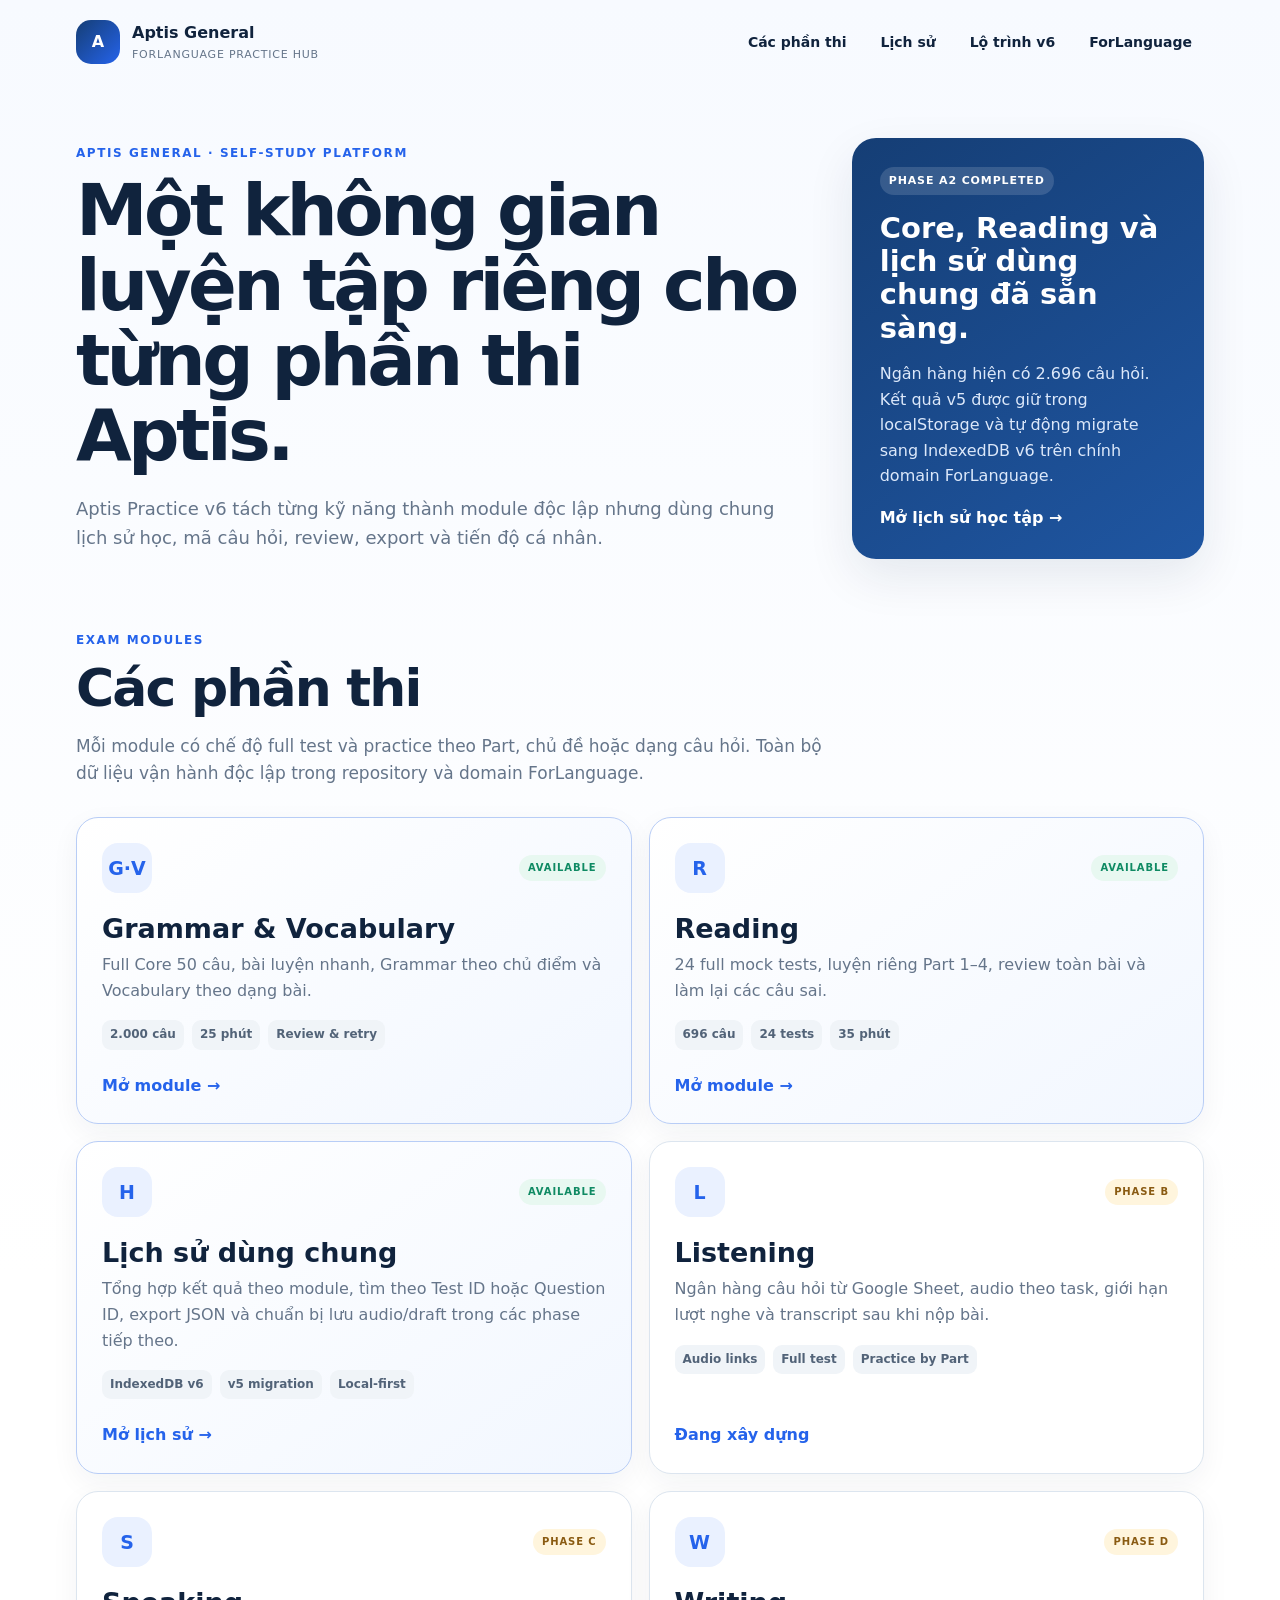
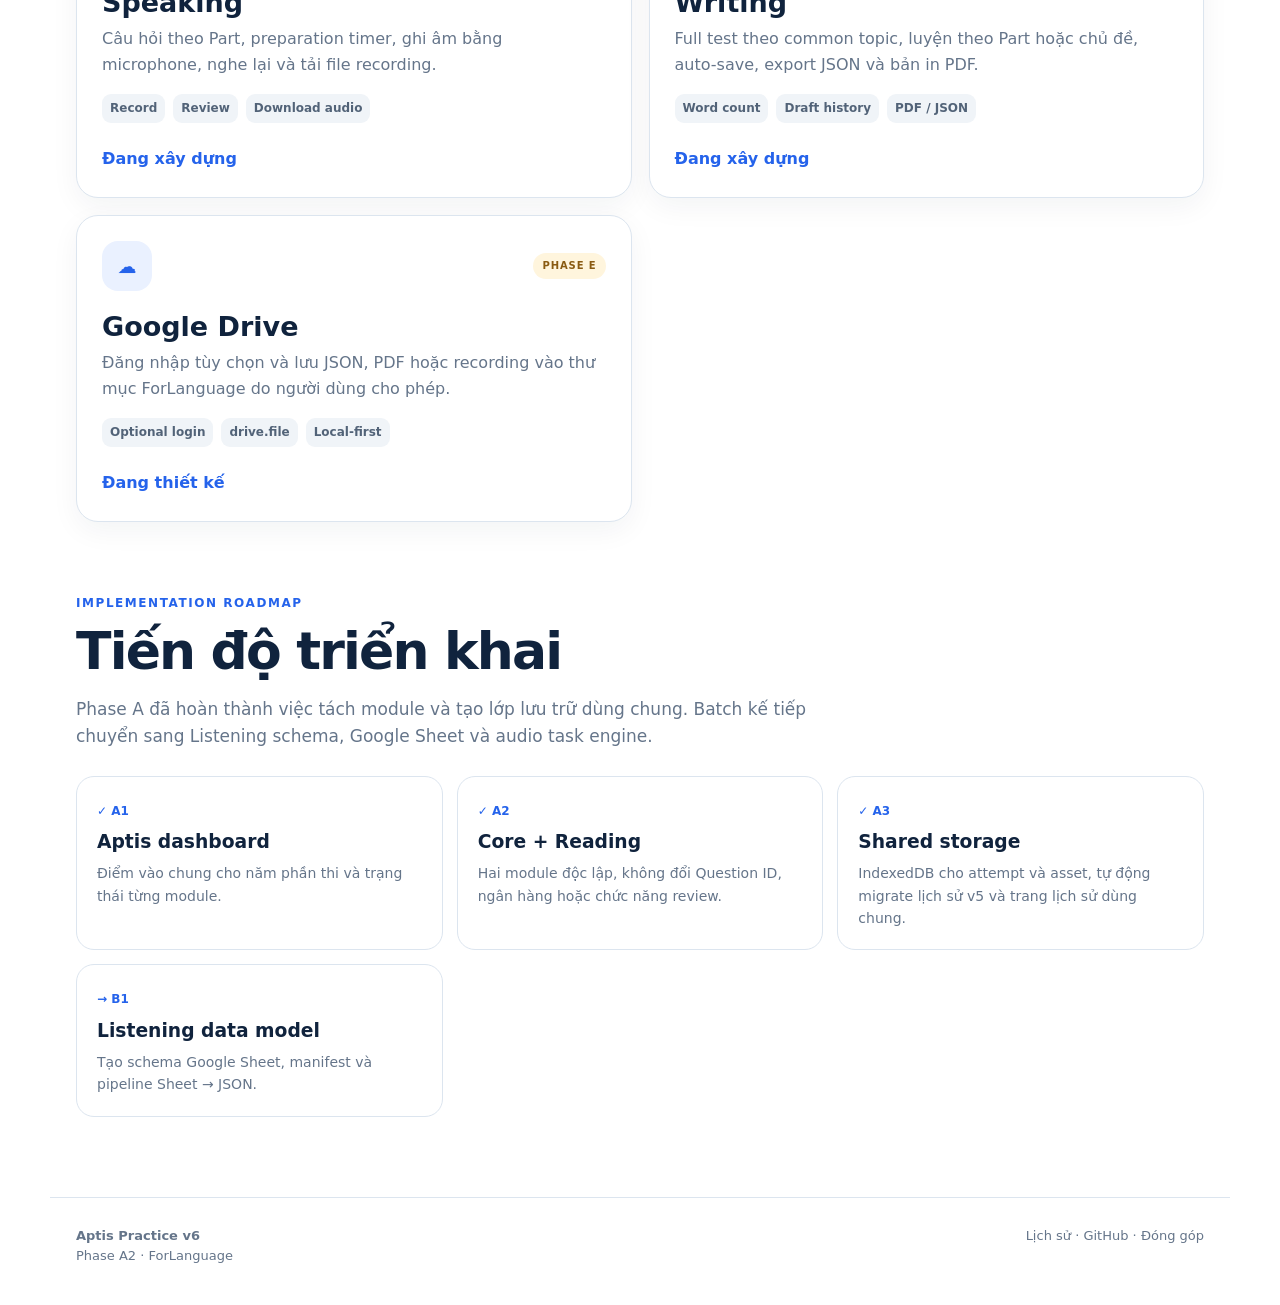
==== commit c511e89a: "feat(aptis): link unified history and mark Phase A2 complete" ====
--- a/aptis/index.html
+++ b/aptis/index.html
@@ -16,6 +16,7 @@
     </a>
     <nav class="aptis-nav-links" aria-label="Điều hướng Aptis">
       <a href="#modules">Các phần thi</a>
+      <a href="/aptis/history/">Lịch sử</a>
       <a href="#roadmap">Lộ trình v6</a>
       <a class="primary-link" href="/">ForLanguage</a>
     </nav>
@@ -29,10 +30,10 @@
         <p class="lead">Aptis Practice v6 tách từng kỹ năng thành module độc lập nhưng dùng chung lịch sử học, mã câu hỏi, review, export và tiến độ cá nhân.</p>
       </div>
       <aside class="hero-panel">
-        <span>PHASE A IN PROGRESS</span>
-        <h2>Grammar & Vocabulary và Reading đã sẵn sàng.</h2>
-        <p>Ngân hàng hiện có 2.696 câu hỏi, gồm 1.000 Grammar, 1.000 Vocabulary và 696 Reading với 24 full mock tests.</p>
-        <a href="/aptis/core/">Bắt đầu với Grammar & Vocabulary →</a>
+        <span>PHASE A2 COMPLETED</span>
+        <h2>Core, Reading và lịch sử dùng chung đã sẵn sàng.</h2>
+        <p>Ngân hàng hiện có 2.696 câu hỏi. Kết quả v5 được giữ trong localStorage và tự động migrate sang IndexedDB v6 trên chính domain ForLanguage.</p>
+        <a href="/aptis/history/">Mở lịch sử học tập →</a>
       </aside>
     </section>
 
@@ -40,7 +41,7 @@
       <div class="section-heading">
         <p class="eyebrow">EXAM MODULES</p>
         <h2>Các phần thi</h2>
-        <p>Mỗi module có chế độ full test và practice theo Part, chủ đề hoặc dạng câu hỏi. Dữ liệu lịch sử tiếp tục được lưu trên cùng domain nên không làm mất kết quả cũ.</p>
+        <p>Mỗi module có chế độ full test và practice theo Part, chủ đề hoặc dạng câu hỏi. Toàn bộ dữ liệu vận hành độc lập trong repository và domain ForLanguage.</p>
       </div>
 
       <div class="module-grid">
@@ -58,6 +59,14 @@
           <p>24 full mock tests, luyện riêng Part 1–4, review toàn bài và làm lại các câu sai.</p>
           <div class="module-meta"><span>696 câu</span><span>24 tests</span><span>35 phút</span></div>
           <span class="module-action">Mở module →</span>
+        </a>
+
+        <a class="module-card live" href="/aptis/history/">
+          <div class="module-top"><span class="module-icon">H</span><span class="status live">Available</span></div>
+          <h3>Lịch sử dùng chung</h3>
+          <p>Tổng hợp kết quả theo module, tìm theo Test ID hoặc Question ID, export JSON và chuẩn bị lưu audio/draft trong các phase tiếp theo.</p>
+          <div class="module-meta"><span>IndexedDB v6</span><span>v5 migration</span><span>Local-first</span></div>
+          <span class="module-action">Mở lịch sử →</span>
         </a>
 
         <article class="module-card">
@@ -97,20 +106,21 @@
     <section class="section" id="roadmap">
       <div class="section-heading">
         <p class="eyebrow">IMPLEMENTATION ROADMAP</p>
-        <h2>Batch triển khai hiện tại</h2>
-        <p>Phase A ưu tiên tách Core và Reading mà không đổi Question ID, ngân hàng dữ liệu hoặc lịch sử đã lưu.</p>
+        <h2>Tiến độ triển khai</h2>
+        <p>Phase A đã hoàn thành việc tách module và tạo lớp lưu trữ dùng chung. Batch kế tiếp chuyển sang Listening schema, Google Sheet và audio task engine.</p>
       </div>
       <div class="roadmap">
-        <article><strong>A1</strong><h3>Aptis dashboard</h3><p>Tạo điểm vào chung cho năm phần thi và trạng thái từng module.</p></article>
-        <article><strong>A2</strong><h3>Core module</h3><p>Di chuyển Grammar & Vocabulary sang URL riêng và giữ toàn bộ chức năng v5.3.</p></article>
-        <article><strong>A3</strong><h3>Reading module</h3><p>Di chuyển 24 Reading tests sang URL riêng, không đổi ID hay dữ liệu lịch sử.</p></article>
+        <article><strong>✓ A1</strong><h3>Aptis dashboard</h3><p>Điểm vào chung cho năm phần thi và trạng thái từng module.</p></article>
+        <article><strong>✓ A2</strong><h3>Core + Reading</h3><p>Hai module độc lập, không đổi Question ID, ngân hàng hoặc chức năng review.</p></article>
+        <article><strong>✓ A3</strong><h3>Shared storage</h3><p>IndexedDB cho attempt và asset, tự động migrate lịch sử v5 và trang lịch sử dùng chung.</p></article>
+        <article><strong>→ B1</strong><h3>Listening data model</h3><p>Tạo schema Google Sheet, manifest và pipeline Sheet → JSON.</p></article>
       </div>
     </section>
   </main>
 
   <footer class="dashboard-footer">
-    <div><strong>Aptis Practice v6</strong><br>Phase A · ForLanguage</div>
-    <div><a href="https://github.com/forlanguage/forlanguage.github.io">GitHub</a> · <a href="https://github.com/forlanguage/forlanguage.github.io/issues/new/choose">Đóng góp</a></div>
+    <div><strong>Aptis Practice v6</strong><br>Phase A2 · ForLanguage</div>
+    <div><a href="/aptis/history/">Lịch sử</a> · <a href="https://github.com/forlanguage/forlanguage.github.io">GitHub</a> · <a href="https://github.com/forlanguage/forlanguage.github.io/issues/new/choose">Đóng góp</a></div>
   </footer>
 </body>
 </html>
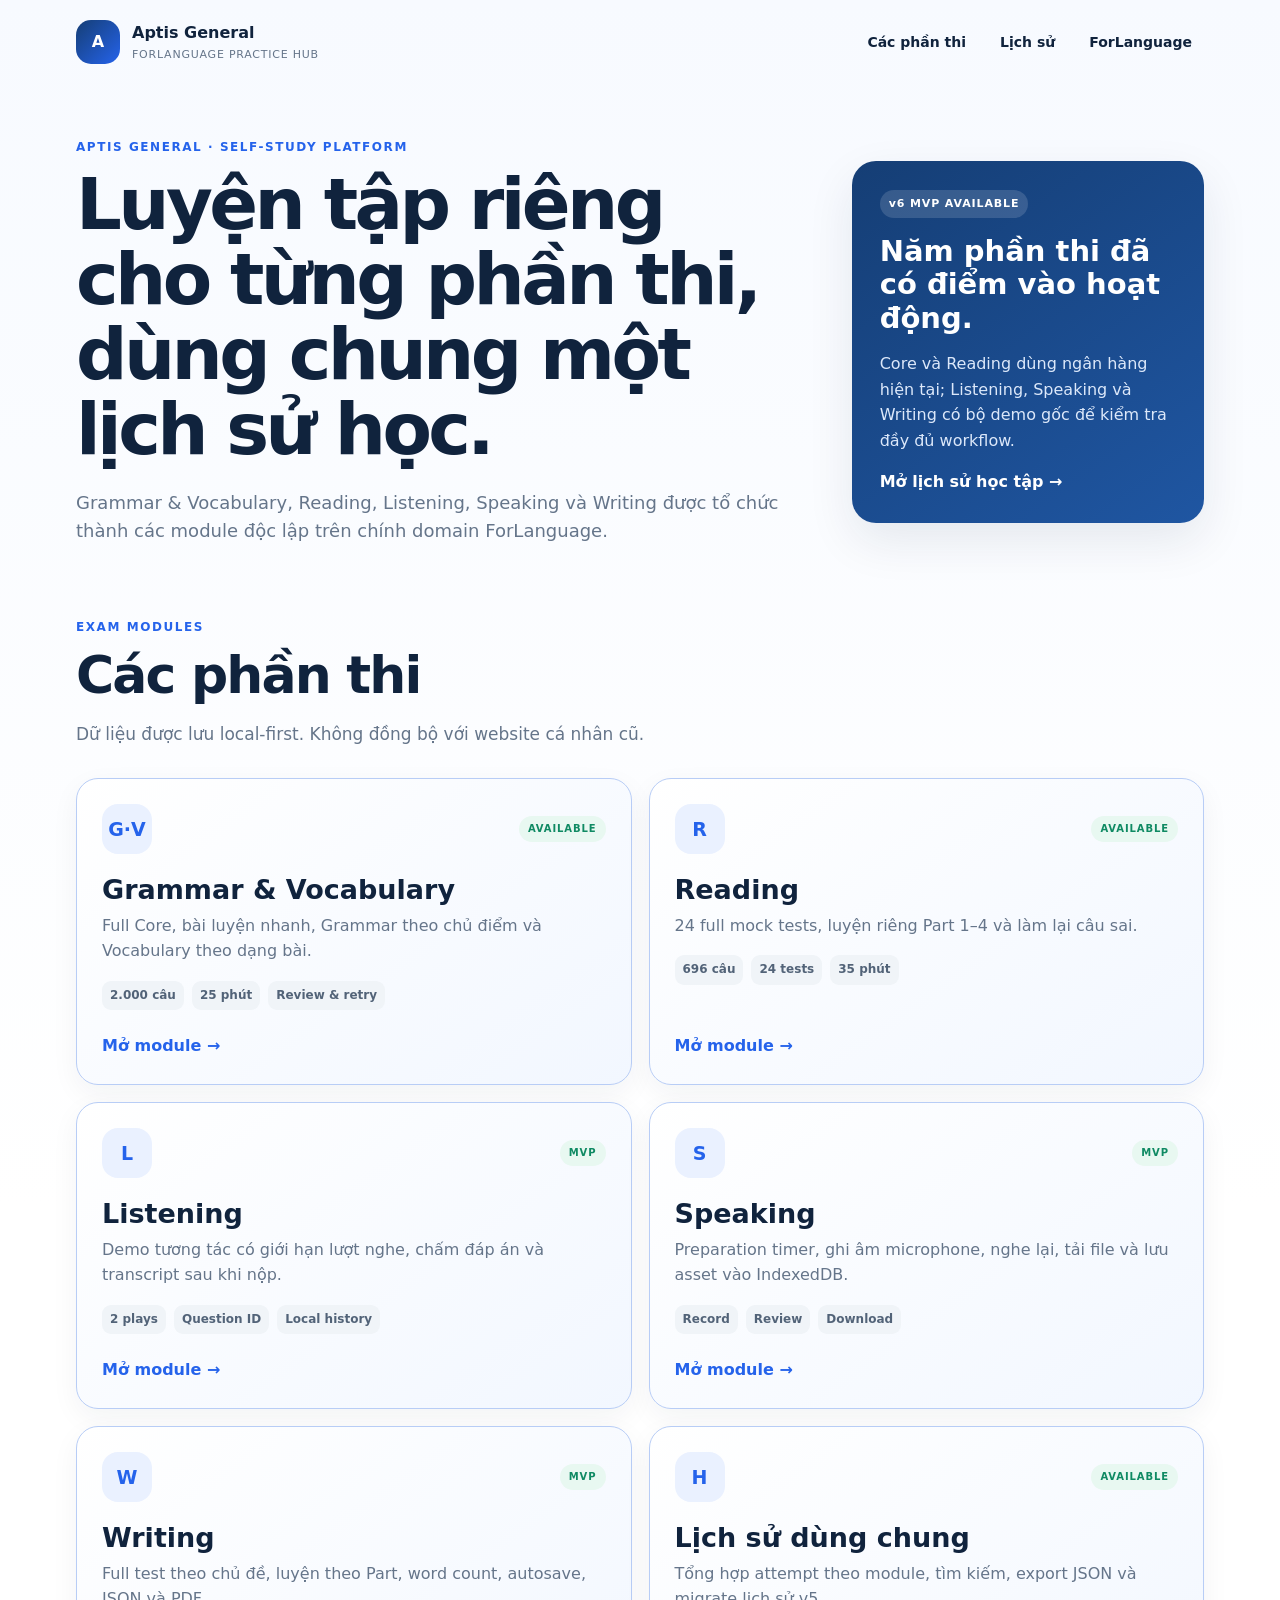
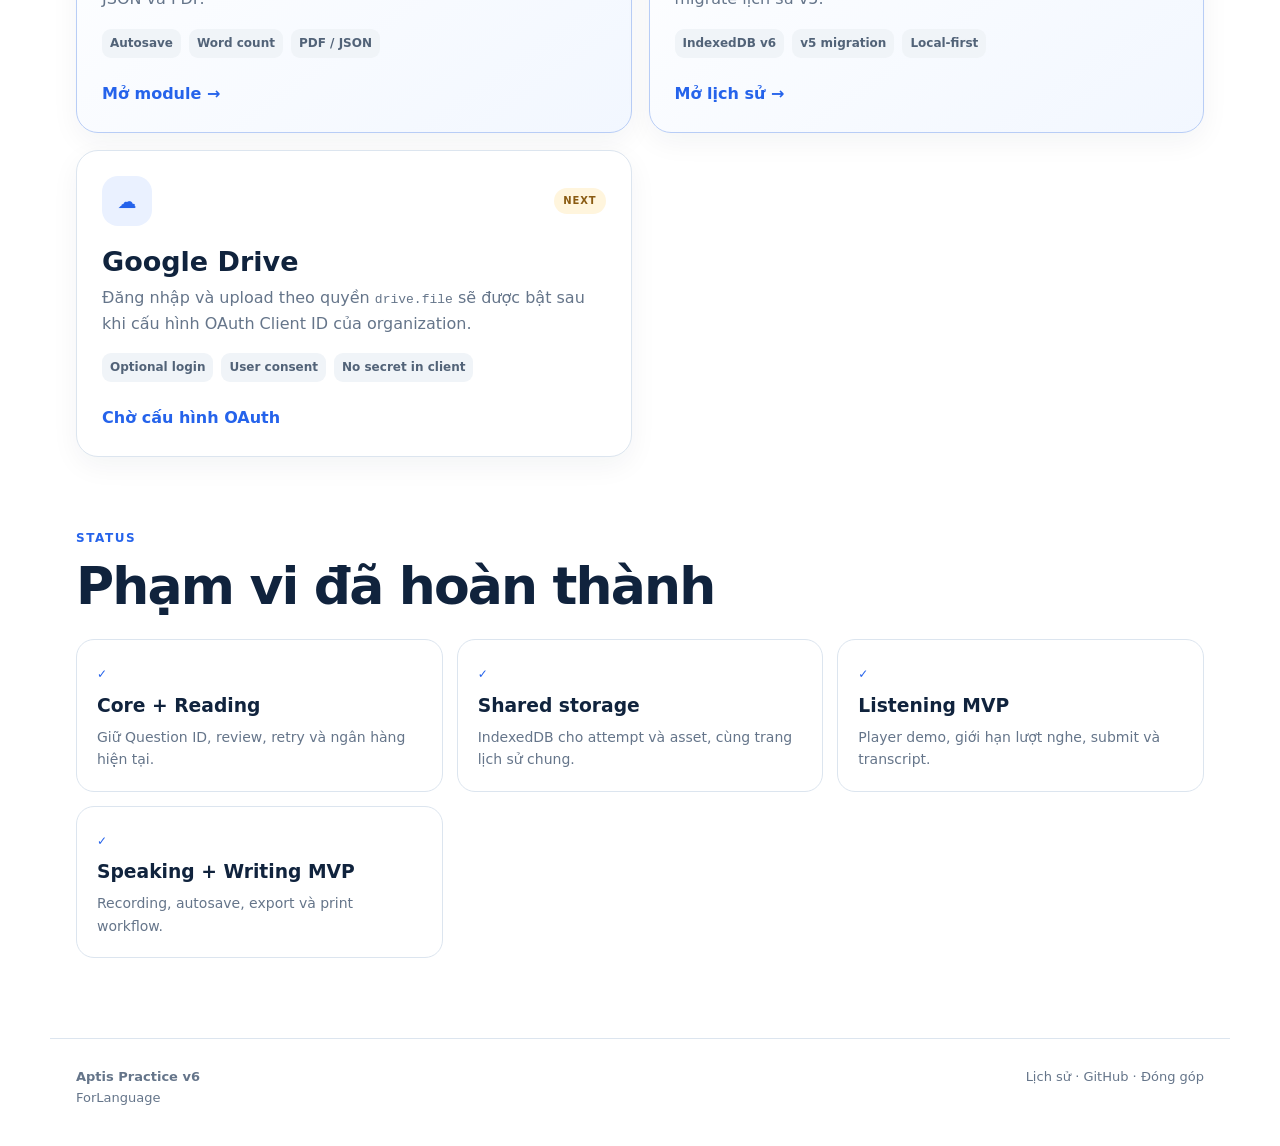
==== commit dfdc633c: "feat(aptis): expose all five module MVPs" ====
--- a/aptis/index.html
+++ b/aptis/index.html
@@ -1,126 +1,27 @@
 <!doctype html>
 <html lang="vi">
 <head>
-  <meta charset="utf-8">
-  <meta name="viewport" content="width=device-width,initial-scale=1">
-  <meta name="theme-color" content="#153e75">
+  <meta charset="utf-8"><meta name="viewport" content="width=device-width,initial-scale=1"><meta name="theme-color" content="#153e75">
   <meta name="description" content="Aptis General self-study dashboard for Grammar & Vocabulary, Reading, Listening, Speaking and Writing.">
-  <title>Aptis General · ForLanguage</title>
-  <link rel="stylesheet" href="dashboard-v6.css?v=1">
+  <title>Aptis General · ForLanguage</title><link rel="stylesheet" href="dashboard-v6.css?v=2">
 </head>
 <body>
-  <header class="aptis-nav">
-    <a class="aptis-brand" href="/">
-      <span class="aptis-brand-mark">A</span>
-      <span><strong>Aptis General</strong><small>ForLanguage practice hub</small></span>
-    </a>
-    <nav class="aptis-nav-links" aria-label="Điều hướng Aptis">
-      <a href="#modules">Các phần thi</a>
-      <a href="/aptis/history/">Lịch sử</a>
-      <a href="#roadmap">Lộ trình v6</a>
-      <a class="primary-link" href="/">ForLanguage</a>
-    </nav>
-  </header>
+<header class="aptis-nav"><a class="aptis-brand" href="/"><span class="aptis-brand-mark">A</span><span><strong>Aptis General</strong><small>ForLanguage practice hub</small></span></a><nav class="aptis-nav-links"><a href="#modules">Các phần thi</a><a href="/aptis/history/">Lịch sử</a><a class="primary-link" href="/">ForLanguage</a></nav></header>
+<main class="dashboard">
+  <section class="dashboard-hero"><div><p class="eyebrow">APTIS GENERAL · SELF-STUDY PLATFORM</p><h1>Luyện tập riêng cho từng phần thi, dùng chung một lịch sử học.</h1><p class="lead">Grammar & Vocabulary, Reading, Listening, Speaking và Writing được tổ chức thành các module độc lập trên chính domain ForLanguage.</p></div><aside class="hero-panel"><span>v6 MVP AVAILABLE</span><h2>Năm phần thi đã có điểm vào hoạt động.</h2><p>Core và Reading dùng ngân hàng hiện tại; Listening, Speaking và Writing có bộ demo gốc để kiểm tra đầy đủ workflow.</p><a href="/aptis/history/">Mở lịch sử học tập →</a></aside></section>
 
-  <main class="dashboard">
-    <section class="dashboard-hero">
-      <div>
-        <p class="eyebrow">APTIS GENERAL · SELF-STUDY PLATFORM</p>
-        <h1>Một không gian luyện tập riêng cho từng phần thi Aptis.</h1>
-        <p class="lead">Aptis Practice v6 tách từng kỹ năng thành module độc lập nhưng dùng chung lịch sử học, mã câu hỏi, review, export và tiến độ cá nhân.</p>
-      </div>
-      <aside class="hero-panel">
-        <span>PHASE A2 COMPLETED</span>
-        <h2>Core, Reading và lịch sử dùng chung đã sẵn sàng.</h2>
-        <p>Ngân hàng hiện có 2.696 câu hỏi. Kết quả v5 được giữ trong localStorage và tự động migrate sang IndexedDB v6 trên chính domain ForLanguage.</p>
-        <a href="/aptis/history/">Mở lịch sử học tập →</a>
-      </aside>
-    </section>
+  <section class="section" id="modules"><div class="section-heading"><p class="eyebrow">EXAM MODULES</p><h2>Các phần thi</h2><p>Dữ liệu được lưu local-first. Không đồng bộ với website cá nhân cũ.</p></div><div class="module-grid">
+    <a class="module-card live" href="/aptis/core/"><div class="module-top"><span class="module-icon">G·V</span><span class="status live">Available</span></div><h3>Grammar & Vocabulary</h3><p>Full Core, bài luyện nhanh, Grammar theo chủ điểm và Vocabulary theo dạng bài.</p><div class="module-meta"><span>2.000 câu</span><span>25 phút</span><span>Review & retry</span></div><span class="module-action">Mở module →</span></a>
+    <a class="module-card live" href="/aptis/reading/"><div class="module-top"><span class="module-icon">R</span><span class="status live">Available</span></div><h3>Reading</h3><p>24 full mock tests, luyện riêng Part 1–4 và làm lại câu sai.</p><div class="module-meta"><span>696 câu</span><span>24 tests</span><span>35 phút</span></div><span class="module-action">Mở module →</span></a>
+    <a class="module-card live" href="/aptis/listening/"><div class="module-top"><span class="module-icon">L</span><span class="status live">MVP</span></div><h3>Listening</h3><p>Demo tương tác có giới hạn lượt nghe, chấm đáp án và transcript sau khi nộp.</p><div class="module-meta"><span>2 plays</span><span>Question ID</span><span>Local history</span></div><span class="module-action">Mở module →</span></a>
+    <a class="module-card live" href="/aptis/speaking/"><div class="module-top"><span class="module-icon">S</span><span class="status live">MVP</span></div><h3>Speaking</h3><p>Preparation timer, ghi âm microphone, nghe lại, tải file và lưu asset vào IndexedDB.</p><div class="module-meta"><span>Record</span><span>Review</span><span>Download</span></div><span class="module-action">Mở module →</span></a>
+    <a class="module-card live" href="/aptis/writing/"><div class="module-top"><span class="module-icon">W</span><span class="status live">MVP</span></div><h3>Writing</h3><p>Full test theo chủ đề, luyện theo Part, word count, autosave, JSON và PDF.</p><div class="module-meta"><span>Autosave</span><span>Word count</span><span>PDF / JSON</span></div><span class="module-action">Mở module →</span></a>
+    <a class="module-card live" href="/aptis/history/"><div class="module-top"><span class="module-icon">H</span><span class="status live">Available</span></div><h3>Lịch sử dùng chung</h3><p>Tổng hợp attempt theo module, tìm kiếm, export JSON và migrate lịch sử v5.</p><div class="module-meta"><span>IndexedDB v6</span><span>v5 migration</span><span>Local-first</span></div><span class="module-action">Mở lịch sử →</span></a>
+    <article class="module-card"><div class="module-top"><span class="module-icon">☁</span><span class="status planned">Next</span></div><h3>Google Drive</h3><p>Đăng nhập và upload theo quyền <code>drive.file</code> sẽ được bật sau khi cấu hình OAuth Client ID của organization.</p><div class="module-meta"><span>Optional login</span><span>User consent</span><span>No secret in client</span></div><span class="module-action">Chờ cấu hình OAuth</span></article>
+  </div></section>
 
-    <section class="section" id="modules">
-      <div class="section-heading">
-        <p class="eyebrow">EXAM MODULES</p>
-        <h2>Các phần thi</h2>
-        <p>Mỗi module có chế độ full test và practice theo Part, chủ đề hoặc dạng câu hỏi. Toàn bộ dữ liệu vận hành độc lập trong repository và domain ForLanguage.</p>
-      </div>
-
-      <div class="module-grid">
-        <a class="module-card live" href="/aptis/core/">
-          <div class="module-top"><span class="module-icon">G·V</span><span class="status live">Available</span></div>
-          <h3>Grammar & Vocabulary</h3>
-          <p>Full Core 50 câu, bài luyện nhanh, Grammar theo chủ điểm và Vocabulary theo dạng bài.</p>
-          <div class="module-meta"><span>2.000 câu</span><span>25 phút</span><span>Review & retry</span></div>
-          <span class="module-action">Mở module →</span>
-        </a>
-
-        <a class="module-card live" href="/aptis/reading/">
-          <div class="module-top"><span class="module-icon">R</span><span class="status live">Available</span></div>
-          <h3>Reading</h3>
-          <p>24 full mock tests, luyện riêng Part 1–4, review toàn bài và làm lại các câu sai.</p>
-          <div class="module-meta"><span>696 câu</span><span>24 tests</span><span>35 phút</span></div>
-          <span class="module-action">Mở module →</span>
-        </a>
-
-        <a class="module-card live" href="/aptis/history/">
-          <div class="module-top"><span class="module-icon">H</span><span class="status live">Available</span></div>
-          <h3>Lịch sử dùng chung</h3>
-          <p>Tổng hợp kết quả theo module, tìm theo Test ID hoặc Question ID, export JSON và chuẩn bị lưu audio/draft trong các phase tiếp theo.</p>
-          <div class="module-meta"><span>IndexedDB v6</span><span>v5 migration</span><span>Local-first</span></div>
-          <span class="module-action">Mở lịch sử →</span>
-        </a>
-
-        <article class="module-card">
-          <div class="module-top"><span class="module-icon">L</span><span class="status planned">Phase B</span></div>
-          <h3>Listening</h3>
-          <p>Ngân hàng câu hỏi từ Google Sheet, audio theo task, giới hạn lượt nghe và transcript sau khi nộp bài.</p>
-          <div class="module-meta"><span>Audio links</span><span>Full test</span><span>Practice by Part</span></div>
-          <span class="module-action">Đang xây dựng</span>
-        </article>
-
-        <article class="module-card">
-          <div class="module-top"><span class="module-icon">S</span><span class="status planned">Phase C</span></div>
-          <h3>Speaking</h3>
-          <p>Câu hỏi theo Part, preparation timer, ghi âm bằng microphone, nghe lại và tải file recording.</p>
-          <div class="module-meta"><span>Record</span><span>Review</span><span>Download audio</span></div>
-          <span class="module-action">Đang xây dựng</span>
-        </article>
-
-        <article class="module-card">
-          <div class="module-top"><span class="module-icon">W</span><span class="status planned">Phase D</span></div>
-          <h3>Writing</h3>
-          <p>Full test theo common topic, luyện theo Part hoặc chủ đề, auto-save, export JSON và bản in PDF.</p>
-          <div class="module-meta"><span>Word count</span><span>Draft history</span><span>PDF / JSON</span></div>
-          <span class="module-action">Đang xây dựng</span>
-        </article>
-
-        <article class="module-card">
-          <div class="module-top"><span class="module-icon">☁</span><span class="status planned">Phase E</span></div>
-          <h3>Google Drive</h3>
-          <p>Đăng nhập tùy chọn và lưu JSON, PDF hoặc recording vào thư mục ForLanguage do người dùng cho phép.</p>
-          <div class="module-meta"><span>Optional login</span><span>drive.file</span><span>Local-first</span></div>
-          <span class="module-action">Đang thiết kế</span>
-        </article>
-      </div>
-    </section>
-
-    <section class="section" id="roadmap">
-      <div class="section-heading">
-        <p class="eyebrow">IMPLEMENTATION ROADMAP</p>
-        <h2>Tiến độ triển khai</h2>
-        <p>Phase A đã hoàn thành việc tách module và tạo lớp lưu trữ dùng chung. Batch kế tiếp chuyển sang Listening schema, Google Sheet và audio task engine.</p>
-      </div>
-      <div class="roadmap">
-        <article><strong>✓ A1</strong><h3>Aptis dashboard</h3><p>Điểm vào chung cho năm phần thi và trạng thái từng module.</p></article>
-        <article><strong>✓ A2</strong><h3>Core + Reading</h3><p>Hai module độc lập, không đổi Question ID, ngân hàng hoặc chức năng review.</p></article>
-        <article><strong>✓ A3</strong><h3>Shared storage</h3><p>IndexedDB cho attempt và asset, tự động migrate lịch sử v5 và trang lịch sử dùng chung.</p></article>
-        <article><strong>→ B1</strong><h3>Listening data model</h3><p>Tạo schema Google Sheet, manifest và pipeline Sheet → JSON.</p></article>
-      </div>
-    </section>
-  </main>
-
-  <footer class="dashboard-footer">
-    <div><strong>Aptis Practice v6</strong><br>Phase A2 · ForLanguage</div>
-    <div><a href="/aptis/history/">Lịch sử</a> · <a href="https://github.com/forlanguage/forlanguage.github.io">GitHub</a> · <a href="https://github.com/forlanguage/forlanguage.github.io/issues/new/choose">Đóng góp</a></div>
-  </footer>
+  <section class="section" id="roadmap"><div class="section-heading"><p class="eyebrow">STATUS</p><h2>Phạm vi đã hoàn thành</h2></div><div class="roadmap"><article><strong>✓</strong><h3>Core + Reading</h3><p>Giữ Question ID, review, retry và ngân hàng hiện tại.</p></article><article><strong>✓</strong><h3>Shared storage</h3><p>IndexedDB cho attempt và asset, cùng trang lịch sử chung.</p></article><article><strong>✓</strong><h3>Listening MVP</h3><p>Player demo, giới hạn lượt nghe, submit và transcript.</p></article><article><strong>✓</strong><h3>Speaking + Writing MVP</h3><p>Recording, autosave, export và print workflow.</p></article></div></section>
+</main>
+<footer class="dashboard-footer"><div><strong>Aptis Practice v6</strong><br>ForLanguage</div><div><a href="/aptis/history/">Lịch sử</a> · <a href="https://github.com/forlanguage/forlanguage.github.io">GitHub</a> · <a href="https://github.com/forlanguage/forlanguage.github.io/issues/new/choose">Đóng góp</a></div></footer>
 </body>
 </html>
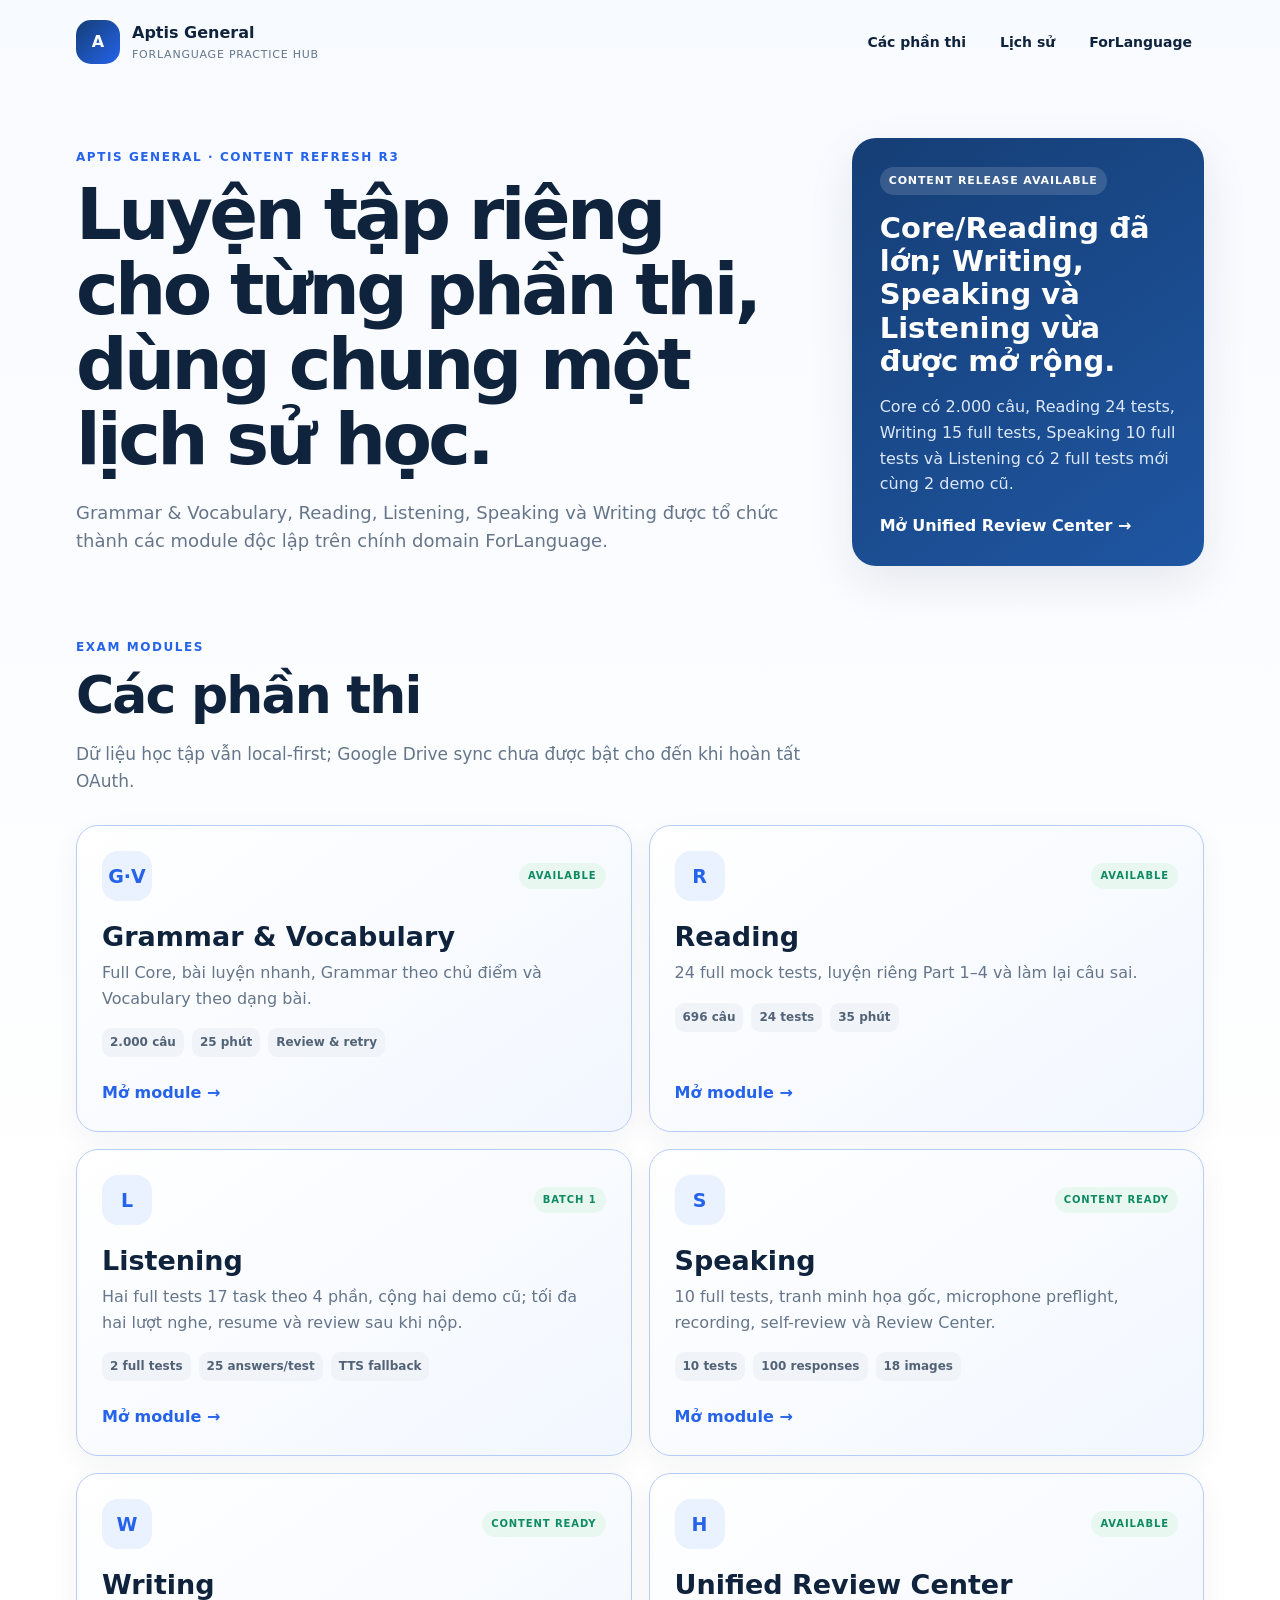
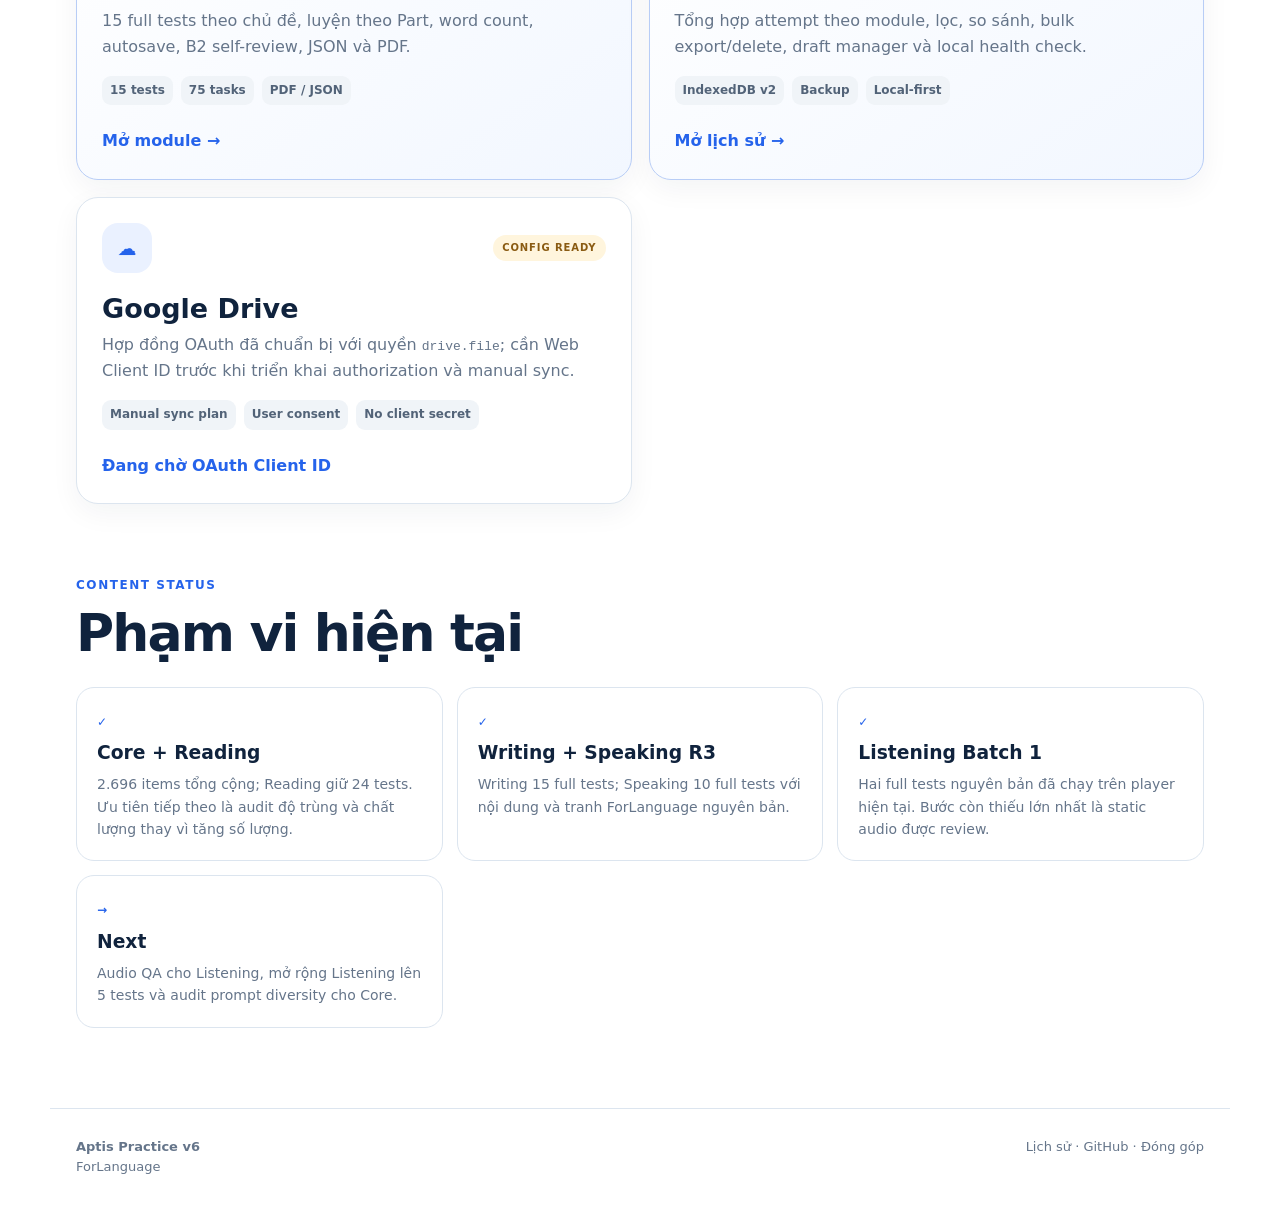
==== commit 25ab4ca9: "feat(content): refresh Aptis dashboard counts" ====
--- a/aptis/index.html
+++ b/aptis/index.html
@@ -8,19 +8,19 @@
 <body>
 <header class="aptis-nav"><a class="aptis-brand" href="/"><span class="aptis-brand-mark">A</span><span><strong>Aptis General</strong><small>ForLanguage practice hub</small></span></a><nav class="aptis-nav-links"><a href="#modules">Các phần thi</a><a href="/aptis/history/">Lịch sử</a><a class="primary-link" href="/">ForLanguage</a></nav></header>
 <main class="dashboard">
-  <section class="dashboard-hero"><div><p class="eyebrow">APTIS GENERAL · SELF-STUDY PLATFORM</p><h1>Luyện tập riêng cho từng phần thi, dùng chung một lịch sử học.</h1><p class="lead">Grammar & Vocabulary, Reading, Listening, Speaking và Writing được tổ chức thành các module độc lập trên chính domain ForLanguage.</p></div><aside class="hero-panel"><span>v6 MVP AVAILABLE</span><h2>Năm phần thi đã có điểm vào hoạt động.</h2><p>Core và Reading dùng ngân hàng hiện tại; Listening, Speaking và Writing có bộ demo gốc để kiểm tra đầy đủ workflow.</p><a href="/aptis/history/">Mở lịch sử học tập →</a></aside></section>
+  <section class="dashboard-hero"><div><p class="eyebrow">APTIS GENERAL · CONTENT REFRESH R3</p><h1>Luyện tập riêng cho từng phần thi, dùng chung một lịch sử học.</h1><p class="lead">Grammar & Vocabulary, Reading, Listening, Speaking và Writing được tổ chức thành các module độc lập trên chính domain ForLanguage.</p></div><aside class="hero-panel"><span>CONTENT RELEASE AVAILABLE</span><h2>Core/Reading đã lớn; Writing, Speaking và Listening vừa được mở rộng.</h2><p>Core có 2.000 câu, Reading 24 tests, Writing 15 full tests, Speaking 10 full tests và Listening có 2 full tests mới cùng 2 demo cũ.</p><a href="/aptis/history/">Mở Unified Review Center →</a></aside></section>
 
-  <section class="section" id="modules"><div class="section-heading"><p class="eyebrow">EXAM MODULES</p><h2>Các phần thi</h2><p>Dữ liệu được lưu local-first. Không đồng bộ với website cá nhân cũ.</p></div><div class="module-grid">
+  <section class="section" id="modules"><div class="section-heading"><p class="eyebrow">EXAM MODULES</p><h2>Các phần thi</h2><p>Dữ liệu học tập vẫn local-first; Google Drive sync chưa được bật cho đến khi hoàn tất OAuth.</p></div><div class="module-grid">
     <a class="module-card live" href="/aptis/core/"><div class="module-top"><span class="module-icon">G·V</span><span class="status live">Available</span></div><h3>Grammar & Vocabulary</h3><p>Full Core, bài luyện nhanh, Grammar theo chủ điểm và Vocabulary theo dạng bài.</p><div class="module-meta"><span>2.000 câu</span><span>25 phút</span><span>Review & retry</span></div><span class="module-action">Mở module →</span></a>
     <a class="module-card live" href="/aptis/reading/"><div class="module-top"><span class="module-icon">R</span><span class="status live">Available</span></div><h3>Reading</h3><p>24 full mock tests, luyện riêng Part 1–4 và làm lại câu sai.</p><div class="module-meta"><span>696 câu</span><span>24 tests</span><span>35 phút</span></div><span class="module-action">Mở module →</span></a>
-    <a class="module-card live" href="/aptis/listening/"><div class="module-top"><span class="module-icon">L</span><span class="status live">MVP</span></div><h3>Listening</h3><p>Demo tương tác có giới hạn lượt nghe, chấm đáp án và transcript sau khi nộp.</p><div class="module-meta"><span>2 plays</span><span>Question ID</span><span>Local history</span></div><span class="module-action">Mở module →</span></a>
-    <a class="module-card live" href="/aptis/speaking/"><div class="module-top"><span class="module-icon">S</span><span class="status live">MVP</span></div><h3>Speaking</h3><p>Preparation timer, ghi âm microphone, nghe lại, tải file và lưu asset vào IndexedDB.</p><div class="module-meta"><span>Record</span><span>Review</span><span>Download</span></div><span class="module-action">Mở module →</span></a>
-    <a class="module-card live" href="/aptis/writing/"><div class="module-top"><span class="module-icon">W</span><span class="status live">MVP</span></div><h3>Writing</h3><p>Full test theo chủ đề, luyện theo Part, word count, autosave, JSON và PDF.</p><div class="module-meta"><span>Autosave</span><span>Word count</span><span>PDF / JSON</span></div><span class="module-action">Mở module →</span></a>
-    <a class="module-card live" href="/aptis/history/"><div class="module-top"><span class="module-icon">H</span><span class="status live">Available</span></div><h3>Lịch sử dùng chung</h3><p>Tổng hợp attempt theo module, tìm kiếm, export JSON và migrate lịch sử v5.</p><div class="module-meta"><span>IndexedDB v6</span><span>v5 migration</span><span>Local-first</span></div><span class="module-action">Mở lịch sử →</span></a>
-    <article class="module-card"><div class="module-top"><span class="module-icon">☁</span><span class="status planned">Next</span></div><h3>Google Drive</h3><p>Đăng nhập và upload theo quyền <code>drive.file</code> sẽ được bật sau khi cấu hình OAuth Client ID của organization.</p><div class="module-meta"><span>Optional login</span><span>User consent</span><span>No secret in client</span></div><span class="module-action">Chờ cấu hình OAuth</span></article>
+    <a class="module-card live" href="/aptis/listening/"><div class="module-top"><span class="module-icon">L</span><span class="status live">Batch 1</span></div><h3>Listening</h3><p>Hai full tests 17 task theo 4 phần, cộng hai demo cũ; tối đa hai lượt nghe, resume và review sau khi nộp.</p><div class="module-meta"><span>2 full tests</span><span>25 answers/test</span><span>TTS fallback</span></div><span class="module-action">Mở module →</span></a>
+    <a class="module-card live" href="/aptis/speaking/"><div class="module-top"><span class="module-icon">S</span><span class="status live">Content ready</span></div><h3>Speaking</h3><p>10 full tests, tranh minh họa gốc, microphone preflight, recording, self-review và Review Center.</p><div class="module-meta"><span>10 tests</span><span>100 responses</span><span>18 images</span></div><span class="module-action">Mở module →</span></a>
+    <a class="module-card live" href="/aptis/writing/"><div class="module-top"><span class="module-icon">W</span><span class="status live">Content ready</span></div><h3>Writing</h3><p>15 full tests theo chủ đề, luyện theo Part, word count, autosave, B2 self-review, JSON và PDF.</p><div class="module-meta"><span>15 tests</span><span>75 tasks</span><span>PDF / JSON</span></div><span class="module-action">Mở module →</span></a>
+    <a class="module-card live" href="/aptis/history/"><div class="module-top"><span class="module-icon">H</span><span class="status live">Available</span></div><h3>Unified Review Center</h3><p>Tổng hợp attempt theo module, lọc, so sánh, bulk export/delete, draft manager và local health check.</p><div class="module-meta"><span>IndexedDB v2</span><span>Backup</span><span>Local-first</span></div><span class="module-action">Mở lịch sử →</span></a>
+    <article class="module-card"><div class="module-top"><span class="module-icon">☁</span><span class="status planned">Config ready</span></div><h3>Google Drive</h3><p>Hợp đồng OAuth đã chuẩn bị với quyền <code>drive.file</code>; cần Web Client ID trước khi triển khai authorization và manual sync.</p><div class="module-meta"><span>Manual sync plan</span><span>User consent</span><span>No client secret</span></div><span class="module-action">Đang chờ OAuth Client ID</span></article>
   </div></section>
 
-  <section class="section" id="roadmap"><div class="section-heading"><p class="eyebrow">STATUS</p><h2>Phạm vi đã hoàn thành</h2></div><div class="roadmap"><article><strong>✓</strong><h3>Core + Reading</h3><p>Giữ Question ID, review, retry và ngân hàng hiện tại.</p></article><article><strong>✓</strong><h3>Shared storage</h3><p>IndexedDB cho attempt và asset, cùng trang lịch sử chung.</p></article><article><strong>✓</strong><h3>Listening MVP</h3><p>Player demo, giới hạn lượt nghe, submit và transcript.</p></article><article><strong>✓</strong><h3>Speaking + Writing MVP</h3><p>Recording, autosave, export và print workflow.</p></article></div></section>
+  <section class="section" id="roadmap"><div class="section-heading"><p class="eyebrow">CONTENT STATUS</p><h2>Phạm vi hiện tại</h2></div><div class="roadmap"><article><strong>✓</strong><h3>Core + Reading</h3><p>2.696 items tổng cộng; Reading giữ 24 tests. Ưu tiên tiếp theo là audit độ trùng và chất lượng thay vì tăng số lượng.</p></article><article><strong>✓</strong><h3>Writing + Speaking R3</h3><p>Writing 15 full tests; Speaking 10 full tests với nội dung và tranh ForLanguage nguyên bản.</p></article><article><strong>✓</strong><h3>Listening Batch 1</h3><p>Hai full tests nguyên bản đã chạy trên player hiện tại. Bước còn thiếu lớn nhất là static audio được review.</p></article><article><strong>→</strong><h3>Next</h3><p>Audio QA cho Listening, mở rộng Listening lên 5 tests và audit prompt diversity cho Core.</p></article></div></section>
 </main>
 <footer class="dashboard-footer"><div><strong>Aptis Practice v6</strong><br>ForLanguage</div><div><a href="/aptis/history/">Lịch sử</a> · <a href="https://github.com/forlanguage/forlanguage.github.io">GitHub</a> · <a href="https://github.com/forlanguage/forlanguage.github.io/issues/new/choose">Đóng góp</a></div></footer>
 </body>
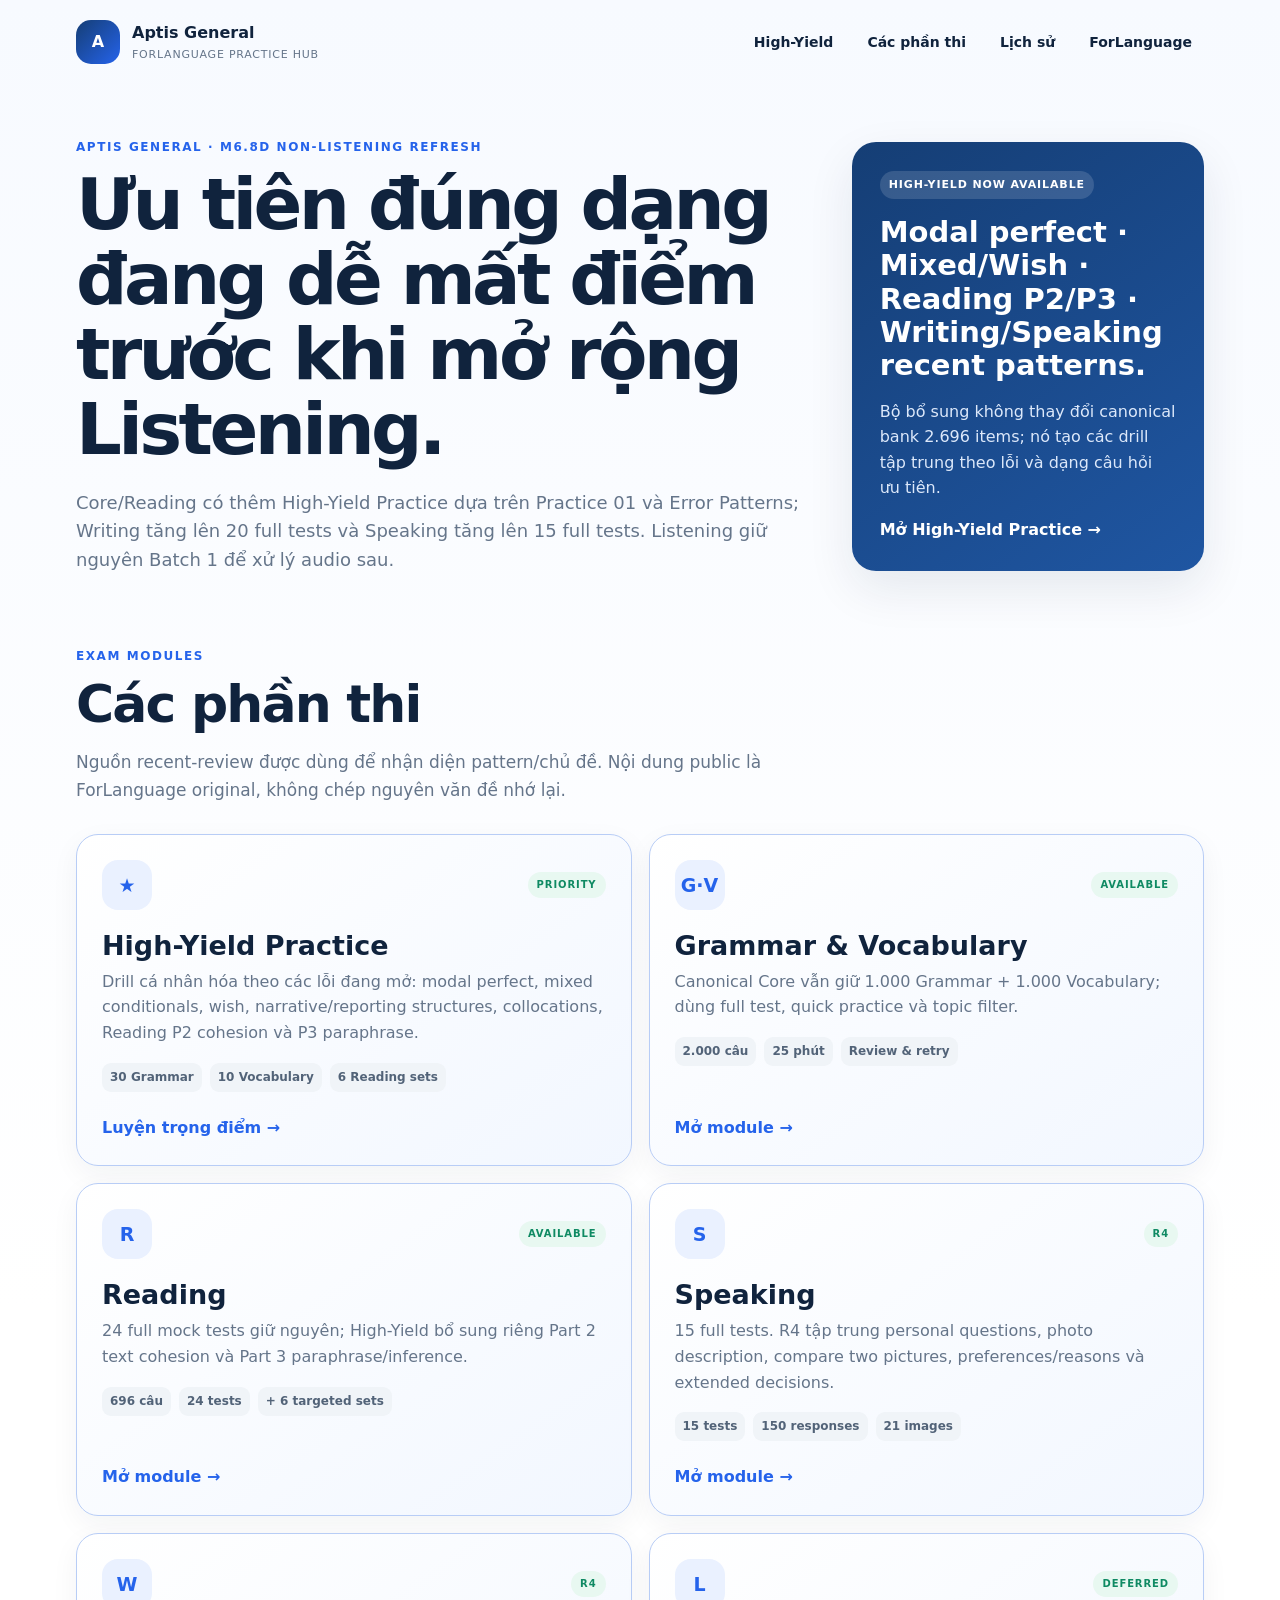
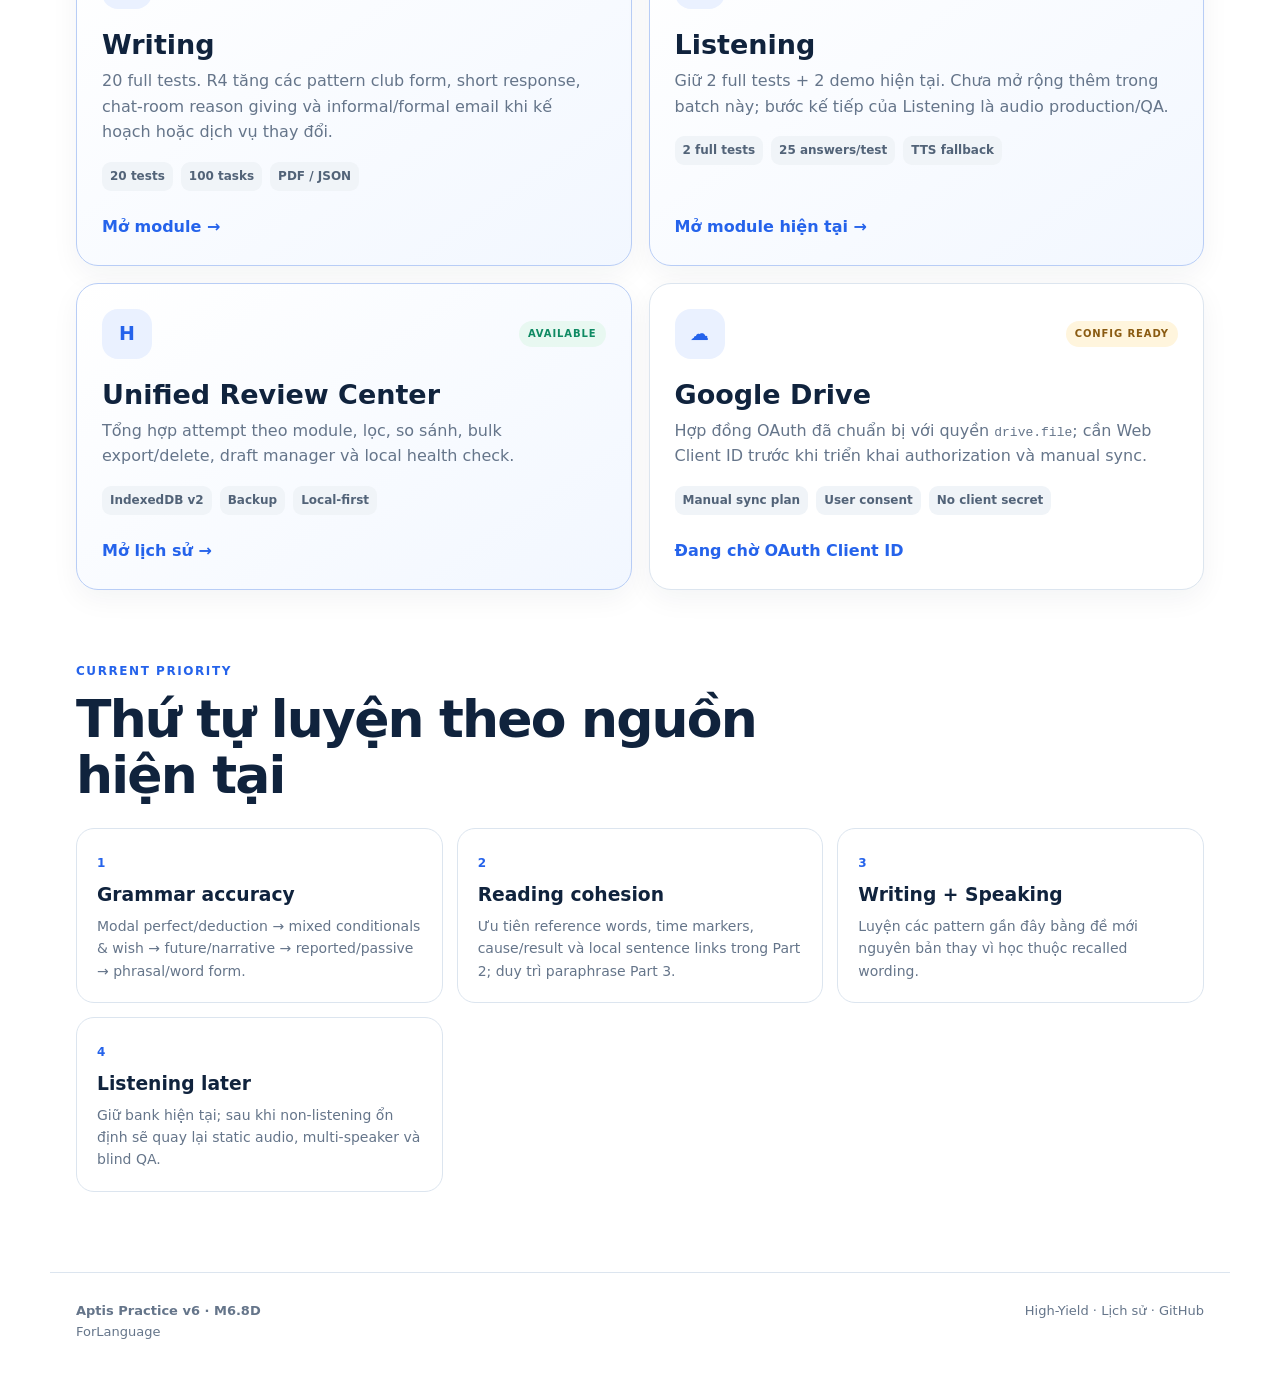
==== commit a0aec265: "feat(dashboard): surface non-listening high-yield R4 content" ====
--- a/aptis/index.html
+++ b/aptis/index.html
@@ -6,22 +6,23 @@
   <title>Aptis General · ForLanguage</title><link rel="stylesheet" href="dashboard-v6.css?v=2">
 </head>
 <body>
-<header class="aptis-nav"><a class="aptis-brand" href="/"><span class="aptis-brand-mark">A</span><span><strong>Aptis General</strong><small>ForLanguage practice hub</small></span></a><nav class="aptis-nav-links"><a href="#modules">Các phần thi</a><a href="/aptis/history/">Lịch sử</a><a class="primary-link" href="/">ForLanguage</a></nav></header>
+<header class="aptis-nav"><a class="aptis-brand" href="/"><span class="aptis-brand-mark">A</span><span><strong>Aptis General</strong><small>ForLanguage practice hub</small></span></a><nav class="aptis-nav-links"><a href="/aptis/targeted/">High-Yield</a><a href="#modules">Các phần thi</a><a href="/aptis/history/">Lịch sử</a><a class="primary-link" href="/">ForLanguage</a></nav></header>
 <main class="dashboard">
-  <section class="dashboard-hero"><div><p class="eyebrow">APTIS GENERAL · CONTENT REFRESH R3</p><h1>Luyện tập riêng cho từng phần thi, dùng chung một lịch sử học.</h1><p class="lead">Grammar & Vocabulary, Reading, Listening, Speaking và Writing được tổ chức thành các module độc lập trên chính domain ForLanguage.</p></div><aside class="hero-panel"><span>CONTENT RELEASE AVAILABLE</span><h2>Core/Reading đã lớn; Writing, Speaking và Listening vừa được mở rộng.</h2><p>Core có 2.000 câu, Reading 24 tests, Writing 15 full tests, Speaking 10 full tests và Listening có 2 full tests mới cùng 2 demo cũ.</p><a href="/aptis/history/">Mở Unified Review Center →</a></aside></section>
+  <section class="dashboard-hero"><div><p class="eyebrow">APTIS GENERAL · M6.8D NON-LISTENING REFRESH</p><h1>Ưu tiên đúng dạng đang dễ mất điểm trước khi mở rộng Listening.</h1><p class="lead">Core/Reading có thêm High-Yield Practice dựa trên Practice 01 và Error Patterns; Writing tăng lên 20 full tests và Speaking tăng lên 15 full tests. Listening giữ nguyên Batch 1 để xử lý audio sau.</p></div><aside class="hero-panel"><span>HIGH-YIELD NOW AVAILABLE</span><h2>Modal perfect · Mixed/Wish · Reading P2/P3 · Writing/Speaking recent patterns.</h2><p>Bộ bổ sung không thay đổi canonical bank 2.696 items; nó tạo các drill tập trung theo lỗi và dạng câu hỏi ưu tiên.</p><a href="/aptis/targeted/">Mở High-Yield Practice →</a></aside></section>
 
-  <section class="section" id="modules"><div class="section-heading"><p class="eyebrow">EXAM MODULES</p><h2>Các phần thi</h2><p>Dữ liệu học tập vẫn local-first; Google Drive sync chưa được bật cho đến khi hoàn tất OAuth.</p></div><div class="module-grid">
-    <a class="module-card live" href="/aptis/core/"><div class="module-top"><span class="module-icon">G·V</span><span class="status live">Available</span></div><h3>Grammar & Vocabulary</h3><p>Full Core, bài luyện nhanh, Grammar theo chủ điểm và Vocabulary theo dạng bài.</p><div class="module-meta"><span>2.000 câu</span><span>25 phút</span><span>Review & retry</span></div><span class="module-action">Mở module →</span></a>
-    <a class="module-card live" href="/aptis/reading/"><div class="module-top"><span class="module-icon">R</span><span class="status live">Available</span></div><h3>Reading</h3><p>24 full mock tests, luyện riêng Part 1–4 và làm lại câu sai.</p><div class="module-meta"><span>696 câu</span><span>24 tests</span><span>35 phút</span></div><span class="module-action">Mở module →</span></a>
-    <a class="module-card live" href="/aptis/listening/"><div class="module-top"><span class="module-icon">L</span><span class="status live">Batch 1</span></div><h3>Listening</h3><p>Hai full tests 17 task theo 4 phần, cộng hai demo cũ; tối đa hai lượt nghe, resume và review sau khi nộp.</p><div class="module-meta"><span>2 full tests</span><span>25 answers/test</span><span>TTS fallback</span></div><span class="module-action">Mở module →</span></a>
-    <a class="module-card live" href="/aptis/speaking/"><div class="module-top"><span class="module-icon">S</span><span class="status live">Content ready</span></div><h3>Speaking</h3><p>10 full tests, tranh minh họa gốc, microphone preflight, recording, self-review và Review Center.</p><div class="module-meta"><span>10 tests</span><span>100 responses</span><span>18 images</span></div><span class="module-action">Mở module →</span></a>
-    <a class="module-card live" href="/aptis/writing/"><div class="module-top"><span class="module-icon">W</span><span class="status live">Content ready</span></div><h3>Writing</h3><p>15 full tests theo chủ đề, luyện theo Part, word count, autosave, B2 self-review, JSON và PDF.</p><div class="module-meta"><span>15 tests</span><span>75 tasks</span><span>PDF / JSON</span></div><span class="module-action">Mở module →</span></a>
+  <section class="section" id="modules"><div class="section-heading"><p class="eyebrow">EXAM MODULES</p><h2>Các phần thi</h2><p>Nguồn recent-review được dùng để nhận diện pattern/chủ đề. Nội dung public là ForLanguage original, không chép nguyên văn đề nhớ lại.</p></div><div class="module-grid">
+    <a class="module-card live" href="/aptis/targeted/"><div class="module-top"><span class="module-icon">★</span><span class="status live">Priority</span></div><h3>High-Yield Practice</h3><p>Drill cá nhân hóa theo các lỗi đang mở: modal perfect, mixed conditionals, wish, narrative/reporting structures, collocations, Reading P2 cohesion và P3 paraphrase.</p><div class="module-meta"><span>30 Grammar</span><span>10 Vocabulary</span><span>6 Reading sets</span></div><span class="module-action">Luyện trọng điểm →</span></a>
+    <a class="module-card live" href="/aptis/core/"><div class="module-top"><span class="module-icon">G·V</span><span class="status live">Available</span></div><h3>Grammar & Vocabulary</h3><p>Canonical Core vẫn giữ 1.000 Grammar + 1.000 Vocabulary; dùng full test, quick practice và topic filter.</p><div class="module-meta"><span>2.000 câu</span><span>25 phút</span><span>Review & retry</span></div><span class="module-action">Mở module →</span></a>
+    <a class="module-card live" href="/aptis/reading/"><div class="module-top"><span class="module-icon">R</span><span class="status live">Available</span></div><h3>Reading</h3><p>24 full mock tests giữ nguyên; High-Yield bổ sung riêng Part 2 text cohesion và Part 3 paraphrase/inference.</p><div class="module-meta"><span>696 câu</span><span>24 tests</span><span>+ 6 targeted sets</span></div><span class="module-action">Mở module →</span></a>
+    <a class="module-card live" href="/aptis/speaking/"><div class="module-top"><span class="module-icon">S</span><span class="status live">R4</span></div><h3>Speaking</h3><p>15 full tests. R4 tập trung personal questions, photo description, compare two pictures, preferences/reasons và extended decisions.</p><div class="module-meta"><span>15 tests</span><span>150 responses</span><span>21 images</span></div><span class="module-action">Mở module →</span></a>
+    <a class="module-card live" href="/aptis/writing/"><div class="module-top"><span class="module-icon">W</span><span class="status live">R4</span></div><h3>Writing</h3><p>20 full tests. R4 tăng các pattern club form, short response, chat-room reason giving và informal/formal email khi kế hoạch hoặc dịch vụ thay đổi.</p><div class="module-meta"><span>20 tests</span><span>100 tasks</span><span>PDF / JSON</span></div><span class="module-action">Mở module →</span></a>
+    <a class="module-card live" href="/aptis/listening/"><div class="module-top"><span class="module-icon">L</span><span class="status live">Deferred</span></div><h3>Listening</h3><p>Giữ 2 full tests + 2 demo hiện tại. Chưa mở rộng thêm trong batch này; bước kế tiếp của Listening là audio production/QA.</p><div class="module-meta"><span>2 full tests</span><span>25 answers/test</span><span>TTS fallback</span></div><span class="module-action">Mở module hiện tại →</span></a>
     <a class="module-card live" href="/aptis/history/"><div class="module-top"><span class="module-icon">H</span><span class="status live">Available</span></div><h3>Unified Review Center</h3><p>Tổng hợp attempt theo module, lọc, so sánh, bulk export/delete, draft manager và local health check.</p><div class="module-meta"><span>IndexedDB v2</span><span>Backup</span><span>Local-first</span></div><span class="module-action">Mở lịch sử →</span></a>
     <article class="module-card"><div class="module-top"><span class="module-icon">☁</span><span class="status planned">Config ready</span></div><h3>Google Drive</h3><p>Hợp đồng OAuth đã chuẩn bị với quyền <code>drive.file</code>; cần Web Client ID trước khi triển khai authorization và manual sync.</p><div class="module-meta"><span>Manual sync plan</span><span>User consent</span><span>No client secret</span></div><span class="module-action">Đang chờ OAuth Client ID</span></article>
   </div></section>
 
-  <section class="section" id="roadmap"><div class="section-heading"><p class="eyebrow">CONTENT STATUS</p><h2>Phạm vi hiện tại</h2></div><div class="roadmap"><article><strong>✓</strong><h3>Core + Reading</h3><p>2.696 items tổng cộng; Reading giữ 24 tests. Ưu tiên tiếp theo là audit độ trùng và chất lượng thay vì tăng số lượng.</p></article><article><strong>✓</strong><h3>Writing + Speaking R3</h3><p>Writing 15 full tests; Speaking 10 full tests với nội dung và tranh ForLanguage nguyên bản.</p></article><article><strong>✓</strong><h3>Listening Batch 1</h3><p>Hai full tests nguyên bản đã chạy trên player hiện tại. Bước còn thiếu lớn nhất là static audio được review.</p></article><article><strong>→</strong><h3>Next</h3><p>Audio QA cho Listening, mở rộng Listening lên 5 tests và audit prompt diversity cho Core.</p></article></div></section>
+  <section class="section" id="roadmap"><div class="section-heading"><p class="eyebrow">CURRENT PRIORITY</p><h2>Thứ tự luyện theo nguồn hiện tại</h2></div><div class="roadmap"><article><strong>1</strong><h3>Grammar accuracy</h3><p>Modal perfect/deduction → mixed conditionals & wish → future/narrative → reported/passive → phrasal/word form.</p></article><article><strong>2</strong><h3>Reading cohesion</h3><p>Ưu tiên reference words, time markers, cause/result và local sentence links trong Part 2; duy trì paraphrase Part 3.</p></article><article><strong>3</strong><h3>Writing + Speaking</h3><p>Luyện các pattern gần đây bằng đề mới nguyên bản thay vì học thuộc recalled wording.</p></article><article><strong>4</strong><h3>Listening later</h3><p>Giữ bank hiện tại; sau khi non-listening ổn định sẽ quay lại static audio, multi-speaker và blind QA.</p></article></div></section>
 </main>
-<footer class="dashboard-footer"><div><strong>Aptis Practice v6</strong><br>ForLanguage</div><div><a href="/aptis/history/">Lịch sử</a> · <a href="https://github.com/forlanguage/forlanguage.github.io">GitHub</a> · <a href="https://github.com/forlanguage/forlanguage.github.io/issues/new/choose">Đóng góp</a></div></footer>
+<footer class="dashboard-footer"><div><strong>Aptis Practice v6 · M6.8D</strong><br>ForLanguage</div><div><a href="/aptis/targeted/">High-Yield</a> · <a href="/aptis/history/">Lịch sử</a> · <a href="https://github.com/forlanguage/forlanguage.github.io">GitHub</a></div></footer>
 </body>
 </html>
